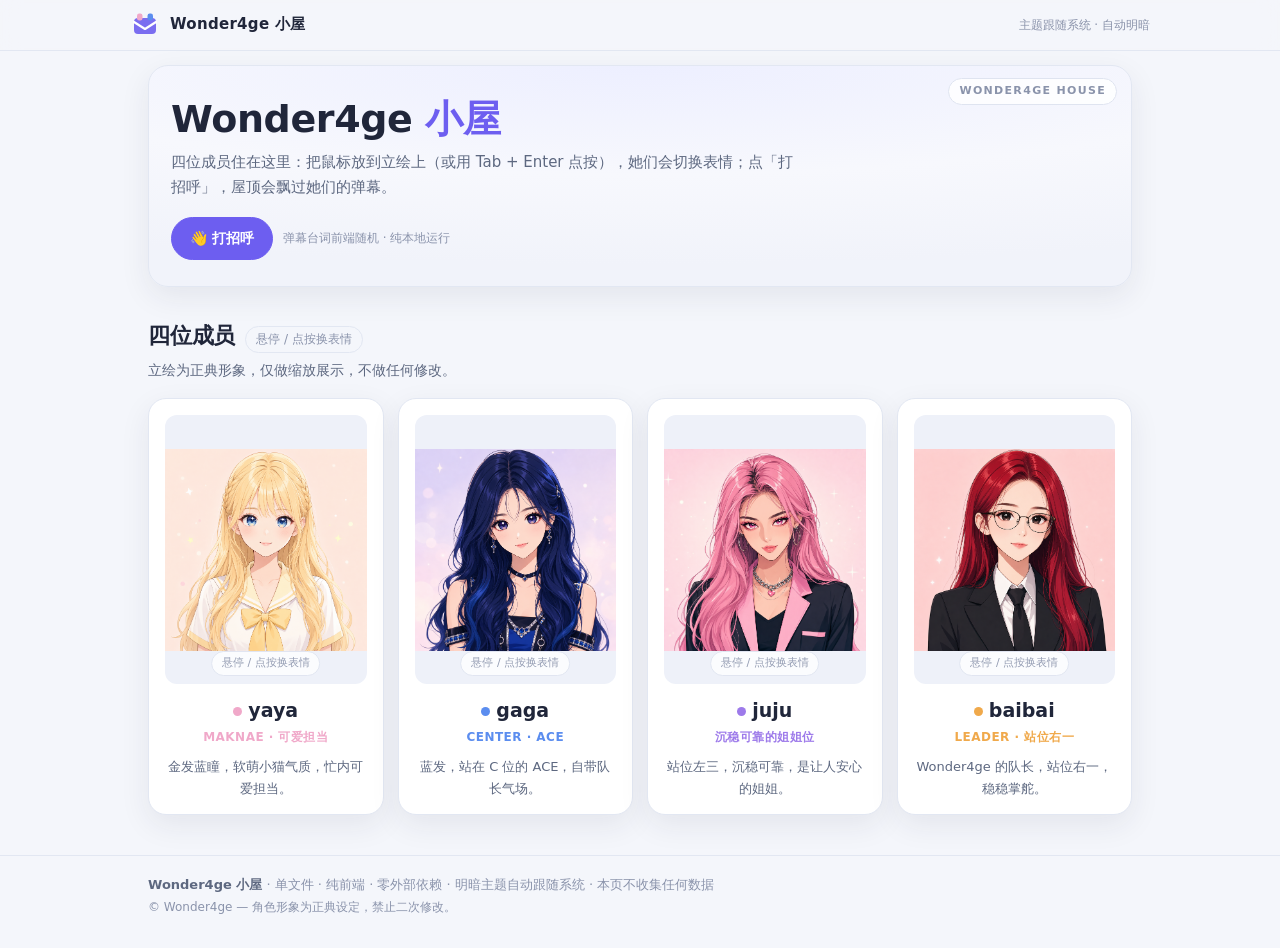
==== mascot.html @ 3c65d90f "init: OneWonder 知识中枢公开站（知识库主站 + Wonder4ge 小屋 + design 协作目录）" ====
<!DOCTYPE html>
<!--
  Wonder4ge 小屋 · 单文件、纯前端、零外部依赖
  图片部署假设：本文件与 mascot-assets/ 目录同级（图片相对路径 ./mascot-assets/*.png），
  部署时请把 mascot.html 与 mascot-assets/ 整体拷贝到同一目录。
  图片仅引用 mascot-assets/ 现有 8 张正典立绘（4 成员 × front/expr）及其派生裁切 mascot-assets/expr-crops/*.png，禁止修改图片本体。
-->
<html lang="zh-CN">
<head>
<meta charset="UTF-8">
<meta name="viewport" content="width=device-width, initial-scale=1, viewport-fit=cover">
<title>Wonder4ge 小屋 · 四位成员</title>
<meta name="description" content="Wonder4ge 小屋：四位成员 yaya、gaga、juju、baibai 的互动卡片。悬停换表情、打招呼弹幕。单文件、纯前端、零外部依赖。">
<link rel="icon" href="data:image/svg+xml,%3Csvg xmlns='http://www.w3.org/2000/svg' viewBox='0 0 30 30'%3E%3Crect x='4' y='8' width='22' height='16' rx='4' fill='%236d5ef0'/%3E%3Cpath d='M4 12l11 7 11-7' stroke='%23fff' stroke-width='2.2' fill='none'/%3E%3C/svg%3E">
<meta name="theme-color" media="(prefers-color-scheme: light)" content="#f4f6fb">
<meta name="theme-color" media="(prefers-color-scheme: dark)" content="#0c0f16">
<style>
  :root{
    --bg:#f4f6fb; --card:#ffffff; --ink:#20263a; --ink2:#5d6880; --ink3:#8a93ab;
    --line:#e2e7f2; --chip:#eef1f9; --chip-ink:#4a5570;
    --accent:#6d5ef0; --accent-ink:#ffffff;
    --dan-bg:rgba(255,255,255,.86); --dan-ink:#3a4360; --dan-line:#dfe4f0;
    --hero-bg:radial-gradient(120% 90% at 50% 0%, #edefff 0%, #f7f8fd 55%, #f1f3fa 100%);
    --topbar:rgba(244,246,251,.82);
    --shadow:0 10px 30px rgba(32,38,58,.08);
    --yaya:#f0a8c9; --gaga:#5b8def; --juju:#9d7aea; --baibai:#f0a94b;
  }
  @media (prefers-color-scheme: dark){
    :root{
      --bg:#0c0f16; --card:#141927; --ink:#e9ecf6; --ink2:#a3adc4; --ink3:#6f7a94;
      --line:#232b3f; --chip:#1a2133; --chip-ink:#b9c2da;
      --accent:#8d80ff; --accent-ink:#0c0f16;
      --dan-bg:rgba(24,30,46,.88); --dan-ink:#d6dcee; --dan-line:#2c3450;
      --hero-bg:radial-gradient(120% 90% at 50% 0%, #151b2e 0%, #0e1320 55%, #0b0e18 100%);
      --topbar:rgba(12,15,22,.8);
      --shadow:0 12px 32px rgba(0,0,0,.45);
    }
  }
  *{box-sizing:border-box;margin:0;padding:0}
  html{-webkit-text-size-adjust:100%}
  body{
    font-family:-apple-system,BlinkMacSystemFont,"Segoe UI","PingFang SC","Hiragino Sans GB","Microsoft YaHei",system-ui,sans-serif;
    background:var(--bg); color:var(--ink); line-height:1.7;
    overflow-x:hidden;
  }
  .wrap{max-width:1020px;margin:0 auto;padding:0 18px}
  a{color:var(--accent)}

  /* ---------- 顶栏 ---------- */
  .topbar{
    position:sticky;top:0;z-index:30;
    background:var(--topbar);
    -webkit-backdrop-filter:blur(10px);backdrop-filter:blur(10px);
    border-bottom:1px solid var(--line);
  }
  .topbar-in{display:flex;align-items:center;gap:10px;padding:10px 0}
  .logo{width:30px;height:30px;flex:0 0 auto}
  .topbar b{font-size:15px;letter-spacing:.02em}
  .topbar .sub{font-size:12px;color:var(--ink3);margin-left:auto;white-space:nowrap}
  @media (max-width:480px){ .topbar .sub{display:none} }

  /* ---------- 英雄区 + 弹幕层 ---------- */
  .hero{
    position:relative;margin-top:14px;border:1px solid var(--line);
    border-radius:20px;background:var(--hero-bg);overflow:hidden;
    padding:30px 22px 26px;box-shadow:var(--shadow);
  }
  .hero h1{font-size:clamp(26px,5.4vw,38px);letter-spacing:-.01em;line-height:1.25}
  .hero h1 .amp{color:var(--accent)}
  .hero .lede{color:var(--ink2);margin-top:6px;font-size:15px;max-width:42em}
  #danmaku{position:absolute;inset:0;overflow:hidden;pointer-events:none;z-index:3}
  .dan{
    position:absolute;left:100%;white-space:nowrap;max-width:78%;
    font-size:13px;font-weight:600;color:var(--dan-ink);
    background:var(--dan-bg);border:1px solid var(--dan-line);
    border-radius:999px;padding:3px 12px;
    will-change:transform,opacity;
  }
  .hero .badge{
    position:absolute;top:12px;right:14px;z-index:3;pointer-events:none;
    font-size:11px;font-weight:700;letter-spacing:.12em;color:var(--ink3);
    background:var(--dan-bg);border:1px solid var(--dan-line);border-radius:999px;
    padding:3px 10px;
  }
  .controls{display:flex;flex-wrap:wrap;gap:10px;align-items:center;margin-top:16px;position:relative;z-index:4}
  button{
    font:inherit;cursor:pointer;border-radius:999px;
    border:1px solid var(--line);background:var(--card);color:var(--ink);
    padding:9px 18px;font-size:14px;font-weight:600;
    transition:transform .12s ease, border-color .12s ease, background .12s ease, color .12s ease;
    touch-action:manipulation;
  }
  button:hover{border-color:var(--accent);color:var(--accent)}
  button:active{transform:scale(.96)}
  button:focus-visible{outline:2px solid var(--accent);outline-offset:2px}
  .btn-wave{background:var(--accent);border-color:var(--accent);color:var(--accent-ink)}
  .btn-wave:hover{filter:brightness(1.08);color:var(--accent-ink)}
  .ctrl-note{font-size:12px;color:var(--ink3)}

  /* ---------- 成员卡 ---------- */
  section.block{padding:30px 0 6px}
  .block-head{display:flex;align-items:baseline;gap:10px;flex-wrap:wrap}
  .block-head h2{font-size:22px;letter-spacing:-.01em}
  .block-head .tag{font-size:12px;color:var(--ink3);border:1px solid var(--line);border-radius:999px;padding:2px 10px}
  .block-desc{color:var(--ink2);font-size:14px;margin-top:4px}

  .cards{display:grid;grid-template-columns:repeat(4,1fr);gap:14px;margin-top:16px}
  @media (max-width:900px){ .cards{grid-template-columns:1fr 1fr} }
  @media (max-width:440px){ .cards{grid-template-columns:1fr} }
  .mcard{
    background:var(--card);border:1px solid var(--line);border-radius:18px;
    padding:16px 16px 14px;box-shadow:var(--shadow);
    cursor:pointer;text-align:center;
    transition:transform .15s ease, border-color .15s ease;
  }
  .mcard:hover,.mcard:focus-visible{transform:translateY(-4px);border-color:var(--member,var(--accent))}
  .mcard:focus-visible{outline:2px solid var(--member,var(--accent));outline-offset:2px}
  .picbox{
    position:relative;width:100%;aspect-ratio:3/4;overflow:hidden;
    border-radius:12px;background:var(--chip);
  }
  .picbox img{
    position:absolute;inset:0;width:100%;height:100%;object-fit:contain;
    transition:opacity .18s ease;
  }
  .picbox .expr-smile,.picbox .expr-surprised{opacity:0}
  .mcard.excited .picbox .expr-smile{opacity:1}
  .mcard.surprise .picbox .expr-surprised{opacity:1}
  .mcard.surprise .picbox .expr-smile{opacity:0}
  .mcard .hint{
    position:absolute;left:50%;bottom:8px;transform:translateX(-50%);
    font-size:11px;color:var(--ink3);background:var(--dan-bg);
    border:1px solid var(--dan-line);border-radius:999px;padding:2px 10px;
    white-space:nowrap;pointer-events:none;opacity:.9;transition:opacity .15s ease;
  }
  .mcard.excited .hint{opacity:0}
  .mcard h3{font-size:19px;margin-top:10px}
  .mcard h3 .dot{display:inline-block;width:9px;height:9px;border-radius:50%;background:var(--member);margin-right:6px;vertical-align:1px}
  .mcard .role{font-size:12px;font-weight:700;color:var(--member);margin-top:1px;letter-spacing:.04em}
  .mcard p{font-size:13px;color:var(--ink2);margin-top:8px}

  /* ---------- 页脚 ---------- */
  footer{margin:34px 0 0;border-top:1px solid var(--line);padding:18px 0 30px}
  footer .fin{font-size:13px;color:var(--ink3)}
  footer .fin b{color:var(--ink2)}
  footer .canon-note{font-size:12px;margin-top:4px}

  @media (prefers-reduced-motion: reduce){
    *{animation:none!important;transition:none!important}
  }
</style>
</head>
<body>

<header class="topbar">
  <div class="wrap topbar-in">
    <svg class="logo" viewBox="0 0 30 30" aria-hidden="true">
      <rect x="4" y="8" width="22" height="16" rx="4" fill="#6d5ef0" opacity=".9"/>
      <path d="M4 12l11 7 11-7" stroke="#fff" stroke-width="2.2" fill="none" stroke-linecap="round" stroke-linejoin="round"/>
      <rect x="7" y="3.5" width="5.5" height="7" rx="2.2" fill="#f0a8c9"/>
      <rect x="17.5" y="3.5" width="5.5" height="7" rx="2.2" fill="#5b8def"/>
    </svg>
    <b>Wonder4ge 小屋</b>
    <span class="sub">主题跟随系统 · 自动明暗</span>
  </div>
</header>

<main class="wrap">

  <!-- ============ 英雄区 + 弹幕 ============ -->
  <section class="hero" id="hero">
    <div id="danmaku" aria-hidden="true"></div>
    <span class="badge">WONDER4GE HOUSE</span>
    <h1>Wonder4ge <span class="amp">小屋</span></h1>
    <p class="lede">四位成员住在这里：把鼠标放到立绘上（或用 Tab + Enter 点按），她们会切换表情；点「打招呼」，屋顶会飘过她们的弹幕。</p>
    <div class="controls">
      <button type="button" class="btn-wave" id="btn-wave">👋 打招呼</button>
      <span class="ctrl-note">弹幕台词前端随机 · 纯本地运行</span>
    </div>
  </section>

  <!-- ============ 四位成员 ============ -->
  <section class="block" id="members">
    <div class="block-head">
      <h2>四位成员</h2><span class="tag">悬停 / 点按换表情</span>
    </div>
    <p class="block-desc">立绘为正典形象，仅做缩放展示，不做任何修改。</p>

    <div class="cards" id="cards">
      <article class="mcard" tabindex="0" role="button"
        data-name="yaya" data-color="#f0a8c9" style="--member:#f0a8c9"
        aria-label="yaya：金发蓝瞳、软萌小猫气质、忙内可爱担当。按 Enter 切换表情并打招呼">
        <div class="picbox">
          <img class="front" src="mascot-assets/yaya_2dcute_front.png" alt="yaya 正典立绘" loading="lazy" decoding="async" width="600" height="800">
          <img class="expr-smile" src="mascot-assets/expr-crops/yaya_smile.png" alt="" loading="lazy" decoding="async" aria-hidden="true" width="307" height="720">
          <img class="expr-surprised" src="mascot-assets/expr-crops/yaya_surprised.png" alt="" loading="lazy" decoding="async" aria-hidden="true" width="307" height="720">
          <span class="hint">悬停 / 点按换表情</span>
        </div>
        <h3><span class="dot"></span>yaya</h3>
        <p class="role">MAKNAE · 可爱担当</p>
        <p>金发蓝瞳，软萌小猫气质，忙内可爱担当。</p>
      </article>

      <article class="mcard" tabindex="0" role="button"
        data-name="gaga" data-color="#5b8def" style="--member:#5b8def"
        aria-label="gaga：蓝发，C 位与 ACE，队长气场。按 Enter 切换表情并打招呼">
        <div class="picbox">
          <img class="front" src="mascot-assets/gaga_2dcute_front.png" alt="gaga 正典立绘" loading="lazy" decoding="async" width="600" height="800">
          <img class="expr-smile" src="mascot-assets/expr-crops/gaga_smile.png" alt="" loading="lazy" decoding="async" aria-hidden="true" width="307" height="720">
          <img class="expr-surprised" src="mascot-assets/expr-crops/gaga_surprised.png" alt="" loading="lazy" decoding="async" aria-hidden="true" width="307" height="720">
          <span class="hint">悬停 / 点按换表情</span>
        </div>
        <h3><span class="dot"></span>gaga</h3>
        <p class="role">CENTER · ACE</p>
        <p>蓝发，站在 C 位的 ACE，自带队长气场。</p>
      </article>

      <article class="mcard" tabindex="0" role="button"
        data-name="juju" data-color="#9d7aea" style="--member:#9d7aea"
        aria-label="juju：站位左三，沉稳可靠的姐姐位。按 Enter 切换表情并打招呼">
        <div class="picbox">
          <img class="front" src="mascot-assets/juju_2dcute_front.png" alt="juju 正典立绘" loading="lazy" decoding="async" width="600" height="800">
          <img class="expr-smile" src="mascot-assets/expr-crops/juju_smile.png" alt="" loading="lazy" decoding="async" aria-hidden="true" width="307" height="720">
          <img class="expr-surprised" src="mascot-assets/expr-crops/juju_surprised.png" alt="" loading="lazy" decoding="async" aria-hidden="true" width="307" height="720">
          <span class="hint">悬停 / 点按换表情</span>
        </div>
        <h3><span class="dot"></span>juju</h3>
        <p class="role">沉稳可靠的姐姐位</p>
        <p>站位左三，沉稳可靠，是让人安心的姐姐。</p>
      </article>

      <article class="mcard" tabindex="0" role="button"
        data-name="baibai" data-color="#f0a94b" style="--member:#f0a94b"
        aria-label="baibai：队长，站位右一。按 Enter 切换表情并打招呼">
        <div class="picbox">
          <img class="front" src="mascot-assets/baibai_2dcute_front.png" alt="baibai 正典立绘" loading="lazy" decoding="async" width="600" height="800">
          <img class="expr-smile" src="mascot-assets/expr-crops/baibai_smile.png" alt="" loading="lazy" decoding="async" aria-hidden="true" width="307" height="720">
          <img class="expr-surprised" src="mascot-assets/expr-crops/baibai_surprised.png" alt="" loading="lazy" decoding="async" aria-hidden="true" width="307" height="720">
          <span class="hint">悬停 / 点按换表情</span>
        </div>
        <h3><span class="dot"></span>baibai</h3>
        <p class="role">LEADER · 站位右一</p>
        <p>Wonder4ge 的队长，站位右一，稳稳掌舵。</p>
      </article>
    </div>
  </section>

</main>

<footer>
  <div class="wrap fin">
    <b>Wonder4ge 小屋</b> · 单文件 · 纯前端 · 零外部依赖 · 明暗主题自动跟随系统 · 本页不收集任何数据<br>
    <span class="canon-note">© Wonder4ge — 角色形象为正典设定，禁止二次修改。</span>
  </div>
</footer>

<script>
(function(){
'use strict';

var RM = false;
try { RM = matchMedia('(prefers-reduced-motion: reduce)').matches; } catch(e){}
function rand(a,b){ return a + Math.random()*(b-a); }

/* ---------- 预置台词（公开口径） ---------- */
var LINES = {
  yaya: [
    '「呀哈！yaya 来啦～」',
    '「今天也想被夸夸，可以吗？」',
    '「喵呜……被发现偷偷打瞌睡了。」',
    '「忙内也是有实力的哦！」'
  ],
  gaga: [
    '「C 位在此，视线都给我。」——gaga',
    '「交给我就对了。」——gaga',
    '「队长气场，两米八。」——gaga',
    '「下一个舞台，也拿下。」——gaga'
  ],
  juju: [
    '「别急，慢慢来。」——juju',
    '「有我在，放心。」——juju',
    '「姐姐帮你们看着呢。」——juju',
    '「稳一点，再稳一点。」——juju'
  ],
  baibai: [
    '「集合！小屋要开工啦。」——baibai',
    '「队长先上，大家跟上。」——baibai',
    '「今天也全员平安，很好。」——baibai',
    '「站在最右边的人，负责收尾。」——baibai'
  ]
};
var ALL_NAMES = ['yaya','gaga','juju','baibai'];

/* ---------- 弹幕 ---------- */
var danBox = document.getElementById('danmaku');
var danCount = 0;
function pickLine(name){
  var arr = LINES[name] || [];
  return arr[Math.floor(Math.random()*arr.length)];
}
function spawnDan(text){
  if(!danBox) return;
  if(danBox.children.length >= 14) danBox.removeChild(danBox.firstChild);
  var el = document.createElement('span');
  el.className = 'dan';
  el.textContent = text;
  el.style.top = Math.round(rand(8, 62)) + '%';
  el.style.fontSize = rand(12, 14.5).toFixed(1) + 'px';
  danBox.appendChild(el);
  if(RM){
    el.style.left = '10px'; el.style.right = '10px';
    el.style.top = (danCount++ % 5) * 15 + 6 + '%';
    el.style.whiteSpace = 'normal';
    setTimeout(function(){ if(el.parentNode) el.parentNode.removeChild(el); }, 4200);
    return;
  }
  var w = danBox.clientWidth || 600;
  var dist = w + el.offsetWidth + 60;
  var dur = rand(7000, 10000);
  var anim = el.animate(
    [{ transform:'translateX(0)', opacity:.2 },
     { opacity:1, offset:.06 },
     { transform:'translateX(-' + dist + 'px)', opacity:1 }],
    { duration:dur, easing:'linear' });
  anim.onfinish = function(){ if(el.parentNode) el.parentNode.removeChild(el); };
  anim.oncancel = anim.onfinish;
}
function danBurst(n, name){
  for(var i=0;i<n;i++){
    (function(k){
      setTimeout(function(){
        var nm = name || ALL_NAMES[Math.floor(Math.random()*ALL_NAMES.length)];
        spawnDan(pickLine(nm));
      }, RM ? 0 : k*420);
    })(i);
  }
}

/* ---------- 成员卡交互：悬停=smile，点按=surprised 1.2s 后回落 ---------- */
var preloaded = false;
function preloadExpr(){
  if(preloaded) return;
  preloaded = true;
  document.querySelectorAll('.mcard .expr-smile, .mcard .expr-surprised').forEach(function(img){
    if(!img.complete) { var probe = new Image(); probe.src = img.getAttribute('src'); }
  });
}
var cards = Array.prototype.slice.call(document.querySelectorAll('.mcard'));
cards.forEach(function(card){
  var name = card.getAttribute('data-name');
  var surpriseTimer = null;
  /* excited = 悬停或键盘聚焦（显示 smile）；surprise = 点按瞬间，显示 surprised 并锁定 1.2s */
  var hovered = false, focused = false;
  function applyState(){
    if(card.classList.contains('surprise')) return; /* surprised 期间锁定 */
    card.classList.toggle('excited', hovered || focused);
  }
  function surprise(){
    preloadExpr();
    if(surpriseTimer) clearTimeout(surpriseTimer);
    card.classList.add('surprise');
    spawnDan(pickLine(name));
    surpriseTimer = setTimeout(function(){
      surpriseTimer = null;
      card.classList.remove('surprise');
      applyState(); /* 悬停中回 smile，否则回 front */
    }, 1200);
  }
  card.addEventListener('pointerenter', function(){
    preloadExpr();
    hovered = true; applyState();
  });
  card.addEventListener('pointerleave', function(){ hovered = false; applyState(); });
  card.addEventListener('focus', function(){ preloadExpr(); focused = true; applyState(); });
  card.addEventListener('blur', function(){ focused = false; applyState(); });
  card.addEventListener('click', surprise);
  card.addEventListener('keydown', function(e){
    if(e.key === 'Enter' || e.key === ' '){
      e.preventDefault();
      surprise();
    }
  });
});

/* ---------- 打招呼 ---------- */
document.getElementById('btn-wave').addEventListener('click', function(){
  danBurst(5);
  cards.forEach(function(c){ c.classList.remove('excited'); c.classList.remove('surprise'); });
});

/* ---------- 入场弹幕 ---------- */
setTimeout(function(){ if(!document.hidden) danBurst(3); }, 600);
if(!RM){
  setInterval(function(){
    if(!document.hidden && danBox.children.length < 6) spawnDan(pickLine(ALL_NAMES[Math.floor(Math.random()*4)]));
  }, 9500);
}

})();
</script>
</body>
</html>
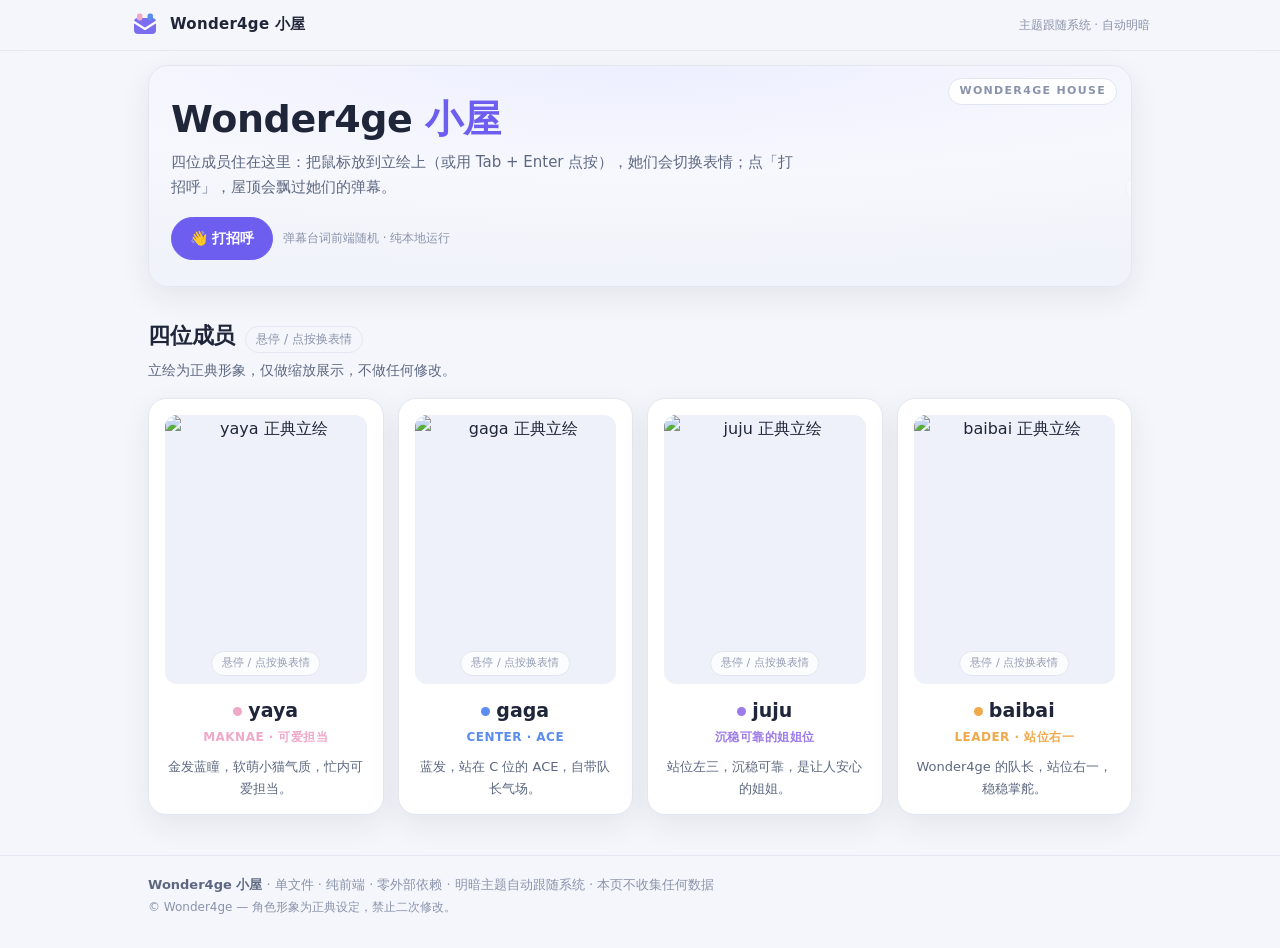
==== commit 2404674f: "feat: 吉祥物页图片引用切换至 cdn.onewonder.co.jp（media/mascot/）" ====
--- a/mascot.html
+++ b/mascot.html
@@ -1,9 +1,9 @@
 <!DOCTYPE html>
 <!--
-  Wonder4ge 小屋 · 单文件、纯前端、零外部依赖
-  图片部署假设：本文件与 mascot-assets/ 目录同级（图片相对路径 ./mascot-assets/*.png），
-  部署时请把 mascot.html 与 mascot-assets/ 整体拷贝到同一目录。
-  图片仅引用 mascot-assets/ 现有 8 张正典立绘（4 成员 × front/expr）及其派生裁切 mascot-assets/expr-crops/*.png，禁止修改图片本体。
+  Wonder4ge 小屋 · 单文件、纯前端
+  图片来源：OneWonder CDN（https://cdn.onewonder.co.jp/media/mascot/），
+  含 4 张正典立绘 front + 8 张派生表情裁切（expr-crops/）。
+  正典纪律：禁止 AI 重绘/改色，只许缩放展示。
 -->
 <html lang="zh-CN">
 <head>
@@ -191,9 +191,9 @@
         data-name="yaya" data-color="#f0a8c9" style="--member:#f0a8c9"
         aria-label="yaya：金发蓝瞳、软萌小猫气质、忙内可爱担当。按 Enter 切换表情并打招呼">
         <div class="picbox">
-          <img class="front" src="mascot-assets/yaya_2dcute_front.png" alt="yaya 正典立绘" loading="lazy" decoding="async" width="600" height="800">
-          <img class="expr-smile" src="mascot-assets/expr-crops/yaya_smile.png" alt="" loading="lazy" decoding="async" aria-hidden="true" width="307" height="720">
-          <img class="expr-surprised" src="mascot-assets/expr-crops/yaya_surprised.png" alt="" loading="lazy" decoding="async" aria-hidden="true" width="307" height="720">
+          <img class="front" src="https://cdn.onewonder.co.jp/media/mascot/yaya_2dcute_front.png" alt="yaya 正典立绘" loading="lazy" decoding="async" width="600" height="800">
+          <img class="expr-smile" src="https://cdn.onewonder.co.jp/media/mascot/expr-crops/yaya_smile.png" alt="" loading="lazy" decoding="async" aria-hidden="true" width="307" height="720">
+          <img class="expr-surprised" src="https://cdn.onewonder.co.jp/media/mascot/expr-crops/yaya_surprised.png" alt="" loading="lazy" decoding="async" aria-hidden="true" width="307" height="720">
           <span class="hint">悬停 / 点按换表情</span>
         </div>
         <h3><span class="dot"></span>yaya</h3>
@@ -205,9 +205,9 @@
         data-name="gaga" data-color="#5b8def" style="--member:#5b8def"
         aria-label="gaga：蓝发，C 位与 ACE，队长气场。按 Enter 切换表情并打招呼">
         <div class="picbox">
-          <img class="front" src="mascot-assets/gaga_2dcute_front.png" alt="gaga 正典立绘" loading="lazy" decoding="async" width="600" height="800">
-          <img class="expr-smile" src="mascot-assets/expr-crops/gaga_smile.png" alt="" loading="lazy" decoding="async" aria-hidden="true" width="307" height="720">
-          <img class="expr-surprised" src="mascot-assets/expr-crops/gaga_surprised.png" alt="" loading="lazy" decoding="async" aria-hidden="true" width="307" height="720">
+          <img class="front" src="https://cdn.onewonder.co.jp/media/mascot/gaga_2dcute_front.png" alt="gaga 正典立绘" loading="lazy" decoding="async" width="600" height="800">
+          <img class="expr-smile" src="https://cdn.onewonder.co.jp/media/mascot/expr-crops/gaga_smile.png" alt="" loading="lazy" decoding="async" aria-hidden="true" width="307" height="720">
+          <img class="expr-surprised" src="https://cdn.onewonder.co.jp/media/mascot/expr-crops/gaga_surprised.png" alt="" loading="lazy" decoding="async" aria-hidden="true" width="307" height="720">
           <span class="hint">悬停 / 点按换表情</span>
         </div>
         <h3><span class="dot"></span>gaga</h3>
@@ -219,9 +219,9 @@
         data-name="juju" data-color="#9d7aea" style="--member:#9d7aea"
         aria-label="juju：站位左三，沉稳可靠的姐姐位。按 Enter 切换表情并打招呼">
         <div class="picbox">
-          <img class="front" src="mascot-assets/juju_2dcute_front.png" alt="juju 正典立绘" loading="lazy" decoding="async" width="600" height="800">
-          <img class="expr-smile" src="mascot-assets/expr-crops/juju_smile.png" alt="" loading="lazy" decoding="async" aria-hidden="true" width="307" height="720">
-          <img class="expr-surprised" src="mascot-assets/expr-crops/juju_surprised.png" alt="" loading="lazy" decoding="async" aria-hidden="true" width="307" height="720">
+          <img class="front" src="https://cdn.onewonder.co.jp/media/mascot/juju_2dcute_front.png" alt="juju 正典立绘" loading="lazy" decoding="async" width="600" height="800">
+          <img class="expr-smile" src="https://cdn.onewonder.co.jp/media/mascot/expr-crops/juju_smile.png" alt="" loading="lazy" decoding="async" aria-hidden="true" width="307" height="720">
+          <img class="expr-surprised" src="https://cdn.onewonder.co.jp/media/mascot/expr-crops/juju_surprised.png" alt="" loading="lazy" decoding="async" aria-hidden="true" width="307" height="720">
           <span class="hint">悬停 / 点按换表情</span>
         </div>
         <h3><span class="dot"></span>juju</h3>
@@ -233,9 +233,9 @@
         data-name="baibai" data-color="#f0a94b" style="--member:#f0a94b"
         aria-label="baibai：队长，站位右一。按 Enter 切换表情并打招呼">
         <div class="picbox">
-          <img class="front" src="mascot-assets/baibai_2dcute_front.png" alt="baibai 正典立绘" loading="lazy" decoding="async" width="600" height="800">
-          <img class="expr-smile" src="mascot-assets/expr-crops/baibai_smile.png" alt="" loading="lazy" decoding="async" aria-hidden="true" width="307" height="720">
-          <img class="expr-surprised" src="mascot-assets/expr-crops/baibai_surprised.png" alt="" loading="lazy" decoding="async" aria-hidden="true" width="307" height="720">
+          <img class="front" src="https://cdn.onewonder.co.jp/media/mascot/baibai_2dcute_front.png" alt="baibai 正典立绘" loading="lazy" decoding="async" width="600" height="800">
+          <img class="expr-smile" src="https://cdn.onewonder.co.jp/media/mascot/expr-crops/baibai_smile.png" alt="" loading="lazy" decoding="async" aria-hidden="true" width="307" height="720">
+          <img class="expr-surprised" src="https://cdn.onewonder.co.jp/media/mascot/expr-crops/baibai_surprised.png" alt="" loading="lazy" decoding="async" aria-hidden="true" width="307" height="720">
           <span class="hint">悬停 / 点按换表情</span>
         </div>
         <h3><span class="dot"></span>baibai</h3>
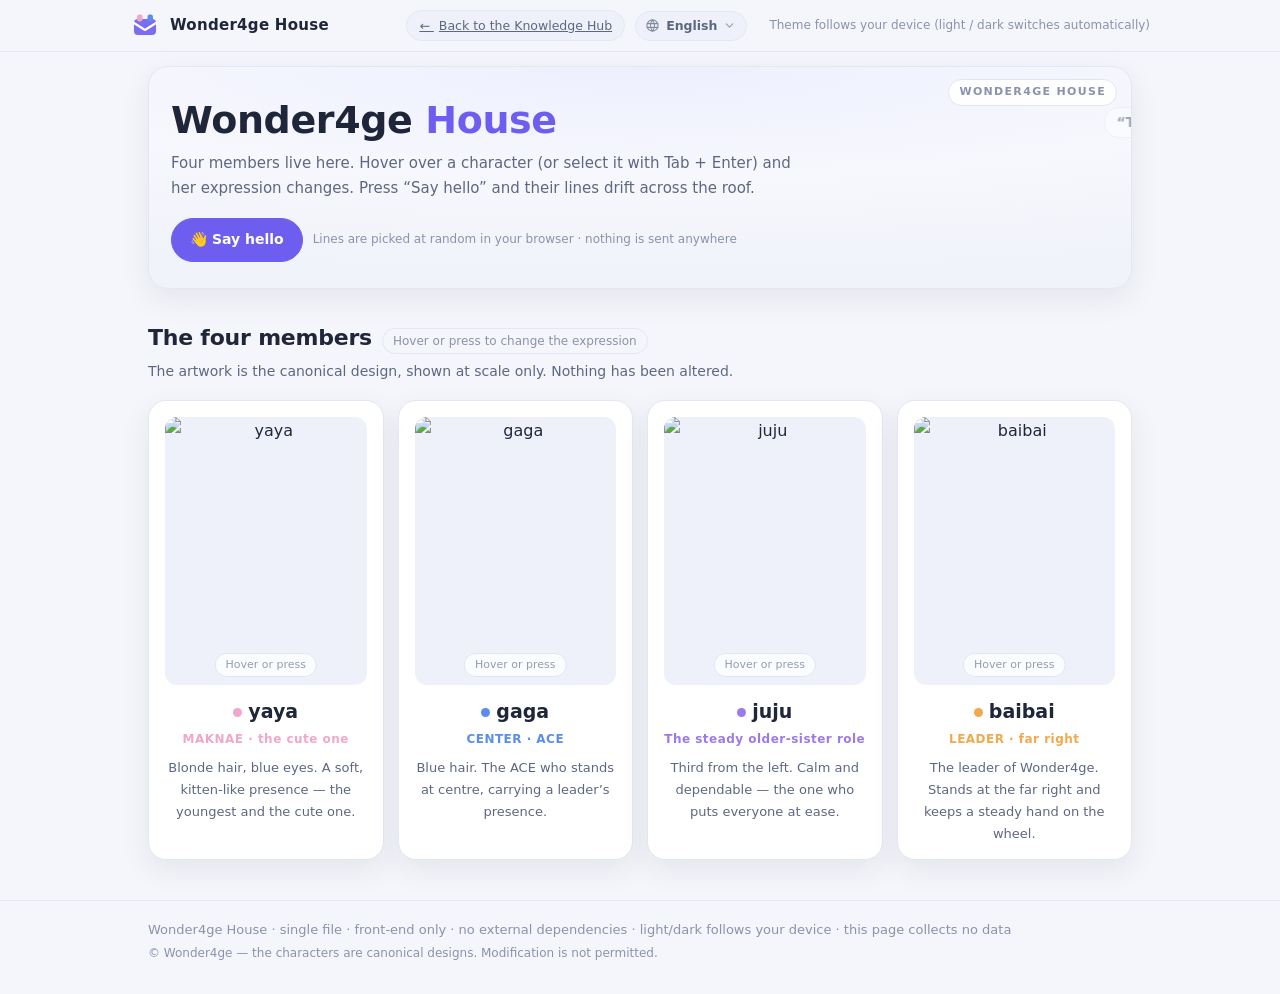
==== commit d50afec6: "公式画面改善（多言語・検索結果画面・データ堅牢化・印刷対応）" ====
--- a/mascot.html
+++ b/mascot.html
@@ -1,402 +1,793 @@
-<!DOCTYPE html>
-<!--
-  Wonder4ge 小屋 · 单文件、纯前端
-  图片来源：OneWonder CDN（https://cdn.onewonder.co.jp/media/mascot/），
-  含 4 张正典立绘 front + 8 张派生表情裁切（expr-crops/）。
-  正典纪律：禁止 AI 重绘/改色，只许缩放展示。
--->
-<html lang="zh-CN">
-<head>
-<meta charset="UTF-8">
-<meta name="viewport" content="width=device-width, initial-scale=1, viewport-fit=cover">
-<title>Wonder4ge 小屋 · 四位成员</title>
-<meta name="description" content="Wonder4ge 小屋：四位成员 yaya、gaga、juju、baibai 的互动卡片。悬停换表情、打招呼弹幕。单文件、纯前端、零外部依赖。">
-<link rel="icon" href="data:image/svg+xml,%3Csvg xmlns='http://www.w3.org/2000/svg' viewBox='0 0 30 30'%3E%3Crect x='4' y='8' width='22' height='16' rx='4' fill='%236d5ef0'/%3E%3Cpath d='M4 12l11 7 11-7' stroke='%23fff' stroke-width='2.2' fill='none'/%3E%3C/svg%3E">
-<meta name="theme-color" media="(prefers-color-scheme: light)" content="#f4f6fb">
-<meta name="theme-color" media="(prefers-color-scheme: dark)" content="#0c0f16">
-<style>
-  :root{
-    --bg:#f4f6fb; --card:#ffffff; --ink:#20263a; --ink2:#5d6880; --ink3:#8a93ab;
-    --line:#e2e7f2; --chip:#eef1f9; --chip-ink:#4a5570;
-    --accent:#6d5ef0; --accent-ink:#ffffff;
-    --dan-bg:rgba(255,255,255,.86); --dan-ink:#3a4360; --dan-line:#dfe4f0;
-    --hero-bg:radial-gradient(120% 90% at 50% 0%, #edefff 0%, #f7f8fd 55%, #f1f3fa 100%);
-    --topbar:rgba(244,246,251,.82);
-    --shadow:0 10px 30px rgba(32,38,58,.08);
-    --yaya:#f0a8c9; --gaga:#5b8def; --juju:#9d7aea; --baibai:#f0a94b;
-  }
-  @media (prefers-color-scheme: dark){
-    :root{
-      --bg:#0c0f16; --card:#141927; --ink:#e9ecf6; --ink2:#a3adc4; --ink3:#6f7a94;
-      --line:#232b3f; --chip:#1a2133; --chip-ink:#b9c2da;
-      --accent:#8d80ff; --accent-ink:#0c0f16;
-      --dan-bg:rgba(24,30,46,.88); --dan-ink:#d6dcee; --dan-line:#2c3450;
-      --hero-bg:radial-gradient(120% 90% at 50% 0%, #151b2e 0%, #0e1320 55%, #0b0e18 100%);
-      --topbar:rgba(12,15,22,.8);
-      --shadow:0 12px 32px rgba(0,0,0,.45);
-    }
-  }
-  *{box-sizing:border-box;margin:0;padding:0}
-  html{-webkit-text-size-adjust:100%}
-  body{
-    font-family:-apple-system,BlinkMacSystemFont,"Segoe UI","PingFang SC","Hiragino Sans GB","Microsoft YaHei",system-ui,sans-serif;
-    background:var(--bg); color:var(--ink); line-height:1.7;
-    overflow-x:hidden;
-  }
-  .wrap{max-width:1020px;margin:0 auto;padding:0 18px}
-  a{color:var(--accent)}
-
-  /* ---------- 顶栏 ---------- */
-  .topbar{
-    position:sticky;top:0;z-index:30;
-    background:var(--topbar);
-    -webkit-backdrop-filter:blur(10px);backdrop-filter:blur(10px);
-    border-bottom:1px solid var(--line);
-  }
-  .topbar-in{display:flex;align-items:center;gap:10px;padding:10px 0}
-  .logo{width:30px;height:30px;flex:0 0 auto}
-  .topbar b{font-size:15px;letter-spacing:.02em}
-  .topbar .sub{font-size:12px;color:var(--ink3);margin-left:auto;white-space:nowrap}
-  @media (max-width:480px){ .topbar .sub{display:none} }
-
-  /* ---------- 英雄区 + 弹幕层 ---------- */
-  .hero{
-    position:relative;margin-top:14px;border:1px solid var(--line);
-    border-radius:20px;background:var(--hero-bg);overflow:hidden;
-    padding:30px 22px 26px;box-shadow:var(--shadow);
-  }
-  .hero h1{font-size:clamp(26px,5.4vw,38px);letter-spacing:-.01em;line-height:1.25}
-  .hero h1 .amp{color:var(--accent)}
-  .hero .lede{color:var(--ink2);margin-top:6px;font-size:15px;max-width:42em}
-  #danmaku{position:absolute;inset:0;overflow:hidden;pointer-events:none;z-index:3}
-  .dan{
-    position:absolute;left:100%;white-space:nowrap;max-width:78%;
-    font-size:13px;font-weight:600;color:var(--dan-ink);
-    background:var(--dan-bg);border:1px solid var(--dan-line);
-    border-radius:999px;padding:3px 12px;
-    will-change:transform,opacity;
-  }
-  .hero .badge{
-    position:absolute;top:12px;right:14px;z-index:3;pointer-events:none;
-    font-size:11px;font-weight:700;letter-spacing:.12em;color:var(--ink3);
-    background:var(--dan-bg);border:1px solid var(--dan-line);border-radius:999px;
-    padding:3px 10px;
-  }
-  .controls{display:flex;flex-wrap:wrap;gap:10px;align-items:center;margin-top:16px;position:relative;z-index:4}
-  button{
-    font:inherit;cursor:pointer;border-radius:999px;
-    border:1px solid var(--line);background:var(--card);color:var(--ink);
-    padding:9px 18px;font-size:14px;font-weight:600;
-    transition:transform .12s ease, border-color .12s ease, background .12s ease, color .12s ease;
-    touch-action:manipulation;
-  }
-  button:hover{border-color:var(--accent);color:var(--accent)}
-  button:active{transform:scale(.96)}
-  button:focus-visible{outline:2px solid var(--accent);outline-offset:2px}
-  .btn-wave{background:var(--accent);border-color:var(--accent);color:var(--accent-ink)}
-  .btn-wave:hover{filter:brightness(1.08);color:var(--accent-ink)}
-  .ctrl-note{font-size:12px;color:var(--ink3)}
-
-  /* ---------- 成员卡 ---------- */
-  section.block{padding:30px 0 6px}
-  .block-head{display:flex;align-items:baseline;gap:10px;flex-wrap:wrap}
-  .block-head h2{font-size:22px;letter-spacing:-.01em}
-  .block-head .tag{font-size:12px;color:var(--ink3);border:1px solid var(--line);border-radius:999px;padding:2px 10px}
-  .block-desc{color:var(--ink2);font-size:14px;margin-top:4px}
-
-  .cards{display:grid;grid-template-columns:repeat(4,1fr);gap:14px;margin-top:16px}
-  @media (max-width:900px){ .cards{grid-template-columns:1fr 1fr} }
-  @media (max-width:440px){ .cards{grid-template-columns:1fr} }
-  .mcard{
-    background:var(--card);border:1px solid var(--line);border-radius:18px;
-    padding:16px 16px 14px;box-shadow:var(--shadow);
-    cursor:pointer;text-align:center;
-    transition:transform .15s ease, border-color .15s ease;
-  }
-  .mcard:hover,.mcard:focus-visible{transform:translateY(-4px);border-color:var(--member,var(--accent))}
-  .mcard:focus-visible{outline:2px solid var(--member,var(--accent));outline-offset:2px}
-  .picbox{
-    position:relative;width:100%;aspect-ratio:3/4;overflow:hidden;
-    border-radius:12px;background:var(--chip);
-  }
-  .picbox img{
-    position:absolute;inset:0;width:100%;height:100%;object-fit:contain;
-    transition:opacity .18s ease;
-  }
-  .picbox .expr-smile,.picbox .expr-surprised{opacity:0}
-  .mcard.excited .picbox .expr-smile{opacity:1}
-  .mcard.surprise .picbox .expr-surprised{opacity:1}
-  .mcard.surprise .picbox .expr-smile{opacity:0}
-  .mcard .hint{
-    position:absolute;left:50%;bottom:8px;transform:translateX(-50%);
-    font-size:11px;color:var(--ink3);background:var(--dan-bg);
-    border:1px solid var(--dan-line);border-radius:999px;padding:2px 10px;
-    white-space:nowrap;pointer-events:none;opacity:.9;transition:opacity .15s ease;
-  }
-  .mcard.excited .hint{opacity:0}
-  .mcard h3{font-size:19px;margin-top:10px}
-  .mcard h3 .dot{display:inline-block;width:9px;height:9px;border-radius:50%;background:var(--member);margin-right:6px;vertical-align:1px}
-  .mcard .role{font-size:12px;font-weight:700;color:var(--member);margin-top:1px;letter-spacing:.04em}
-  .mcard p{font-size:13px;color:var(--ink2);margin-top:8px}
-
-  /* ---------- 页脚 ---------- */
-  footer{margin:34px 0 0;border-top:1px solid var(--line);padding:18px 0 30px}
-  footer .fin{font-size:13px;color:var(--ink3)}
-  footer .fin b{color:var(--ink2)}
-  footer .canon-note{font-size:12px;margin-top:4px}
-
-  @media (prefers-reduced-motion: reduce){
-    *{animation:none!important;transition:none!important}
-  }
-</style>
-</head>
-<body>
-
-<header class="topbar">
-  <div class="wrap topbar-in">
-    <svg class="logo" viewBox="0 0 30 30" aria-hidden="true">
-      <rect x="4" y="8" width="22" height="16" rx="4" fill="#6d5ef0" opacity=".9"/>
-      <path d="M4 12l11 7 11-7" stroke="#fff" stroke-width="2.2" fill="none" stroke-linecap="round" stroke-linejoin="round"/>
-      <rect x="7" y="3.5" width="5.5" height="7" rx="2.2" fill="#f0a8c9"/>
-      <rect x="17.5" y="3.5" width="5.5" height="7" rx="2.2" fill="#5b8def"/>
-    </svg>
-    <b>Wonder4ge 小屋</b>
-    <span class="sub">主题跟随系统 · 自动明暗</span>
-  </div>
-</header>
-
-<main class="wrap">
-
-  <!-- ============ 英雄区 + 弹幕 ============ -->
-  <section class="hero" id="hero">
-    <div id="danmaku" aria-hidden="true"></div>
-    <span class="badge">WONDER4GE HOUSE</span>
-    <h1>Wonder4ge <span class="amp">小屋</span></h1>
-    <p class="lede">四位成员住在这里：把鼠标放到立绘上（或用 Tab + Enter 点按），她们会切换表情；点「打招呼」，屋顶会飘过她们的弹幕。</p>
-    <div class="controls">
-      <button type="button" class="btn-wave" id="btn-wave">👋 打招呼</button>
-      <span class="ctrl-note">弹幕台词前端随机 · 纯本地运行</span>
-    </div>
-  </section>
-
-  <!-- ============ 四位成员 ============ -->
-  <section class="block" id="members">
-    <div class="block-head">
-      <h2>四位成员</h2><span class="tag">悬停 / 点按换表情</span>
-    </div>
-    <p class="block-desc">立绘为正典形象，仅做缩放展示，不做任何修改。</p>
-
-    <div class="cards" id="cards">
-      <article class="mcard" tabindex="0" role="button"
-        data-name="yaya" data-color="#f0a8c9" style="--member:#f0a8c9"
-        aria-label="yaya：金发蓝瞳、软萌小猫气质、忙内可爱担当。按 Enter 切换表情并打招呼">
-        <div class="picbox">
-          <img class="front" src="https://cdn.onewonder.co.jp/media/mascot/yaya_2dcute_front.png" alt="yaya 正典立绘" loading="lazy" decoding="async" width="600" height="800">
-          <img class="expr-smile" src="https://cdn.onewonder.co.jp/media/mascot/expr-crops/yaya_smile.png" alt="" loading="lazy" decoding="async" aria-hidden="true" width="307" height="720">
-          <img class="expr-surprised" src="https://cdn.onewonder.co.jp/media/mascot/expr-crops/yaya_surprised.png" alt="" loading="lazy" decoding="async" aria-hidden="true" width="307" height="720">
-          <span class="hint">悬停 / 点按换表情</span>
-        </div>
-        <h3><span class="dot"></span>yaya</h3>
-        <p class="role">MAKNAE · 可爱担当</p>
-        <p>金发蓝瞳，软萌小猫气质，忙内可爱担当。</p>
-      </article>
-
-      <article class="mcard" tabindex="0" role="button"
-        data-name="gaga" data-color="#5b8def" style="--member:#5b8def"
-        aria-label="gaga：蓝发，C 位与 ACE，队长气场。按 Enter 切换表情并打招呼">
-        <div class="picbox">
-          <img class="front" src="https://cdn.onewonder.co.jp/media/mascot/gaga_2dcute_front.png" alt="gaga 正典立绘" loading="lazy" decoding="async" width="600" height="800">
-          <img class="expr-smile" src="https://cdn.onewonder.co.jp/media/mascot/expr-crops/gaga_smile.png" alt="" loading="lazy" decoding="async" aria-hidden="true" width="307" height="720">
-          <img class="expr-surprised" src="https://cdn.onewonder.co.jp/media/mascot/expr-crops/gaga_surprised.png" alt="" loading="lazy" decoding="async" aria-hidden="true" width="307" height="720">
-          <span class="hint">悬停 / 点按换表情</span>
-        </div>
-        <h3><span class="dot"></span>gaga</h3>
-        <p class="role">CENTER · ACE</p>
-        <p>蓝发，站在 C 位的 ACE，自带队长气场。</p>
-      </article>
-
-      <article class="mcard" tabindex="0" role="button"
-        data-name="juju" data-color="#9d7aea" style="--member:#9d7aea"
-        aria-label="juju：站位左三，沉稳可靠的姐姐位。按 Enter 切换表情并打招呼">
-        <div class="picbox">
-          <img class="front" src="https://cdn.onewonder.co.jp/media/mascot/juju_2dcute_front.png" alt="juju 正典立绘" loading="lazy" decoding="async" width="600" height="800">
-          <img class="expr-smile" src="https://cdn.onewonder.co.jp/media/mascot/expr-crops/juju_smile.png" alt="" loading="lazy" decoding="async" aria-hidden="true" width="307" height="720">
-          <img class="expr-surprised" src="https://cdn.onewonder.co.jp/media/mascot/expr-crops/juju_surprised.png" alt="" loading="lazy" decoding="async" aria-hidden="true" width="307" height="720">
-          <span class="hint">悬停 / 点按换表情</span>
-        </div>
-        <h3><span class="dot"></span>juju</h3>
-        <p class="role">沉稳可靠的姐姐位</p>
-        <p>站位左三，沉稳可靠，是让人安心的姐姐。</p>
-      </article>
-
-      <article class="mcard" tabindex="0" role="button"
-        data-name="baibai" data-color="#f0a94b" style="--member:#f0a94b"
-        aria-label="baibai：队长，站位右一。按 Enter 切换表情并打招呼">
-        <div class="picbox">
-          <img class="front" src="https://cdn.onewonder.co.jp/media/mascot/baibai_2dcute_front.png" alt="baibai 正典立绘" loading="lazy" decoding="async" width="600" height="800">
-          <img class="expr-smile" src="https://cdn.onewonder.co.jp/media/mascot/expr-crops/baibai_smile.png" alt="" loading="lazy" decoding="async" aria-hidden="true" width="307" height="720">
-          <img class="expr-surprised" src="https://cdn.onewonder.co.jp/media/mascot/expr-crops/baibai_surprised.png" alt="" loading="lazy" decoding="async" aria-hidden="true" width="307" height="720">
-          <span class="hint">悬停 / 点按换表情</span>
-        </div>
-        <h3><span class="dot"></span>baibai</h3>
-        <p class="role">LEADER · 站位右一</p>
-        <p>Wonder4ge 的队长，站位右一，稳稳掌舵。</p>
-      </article>
-    </div>
-  </section>
-
-</main>
-
-<footer>
-  <div class="wrap fin">
-    <b>Wonder4ge 小屋</b> · 单文件 · 纯前端 · 零外部依赖 · 明暗主题自动跟随系统 · 本页不收集任何数据<br>
-    <span class="canon-note">© Wonder4ge — 角色形象为正典设定，禁止二次修改。</span>
-  </div>
-</footer>
-
-<script>
-(function(){
-'use strict';
-
-var RM = false;
-try { RM = matchMedia('(prefers-reduced-motion: reduce)').matches; } catch(e){}
-function rand(a,b){ return a + Math.random()*(b-a); }
-
-/* ---------- 预置台词（公开口径） ---------- */
-var LINES = {
-  yaya: [
-    '「呀哈！yaya 来啦～」',
-    '「今天也想被夸夸，可以吗？」',
-    '「喵呜……被发现偷偷打瞌睡了。」',
-    '「忙内也是有实力的哦！」'
-  ],
-  gaga: [
-    '「C 位在此，视线都给我。」——gaga',
-    '「交给我就对了。」——gaga',
-    '「队长气场，两米八。」——gaga',
-    '「下一个舞台，也拿下。」——gaga'
-  ],
-  juju: [
-    '「别急，慢慢来。」——juju',
-    '「有我在，放心。」——juju',
-    '「姐姐帮你们看着呢。」——juju',
-    '「稳一点，再稳一点。」——juju'
-  ],
-  baibai: [
-    '「集合！小屋要开工啦。」——baibai',
-    '「队长先上，大家跟上。」——baibai',
-    '「今天也全员平安，很好。」——baibai',
-    '「站在最右边的人，负责收尾。」——baibai'
-  ]
-};
-var ALL_NAMES = ['yaya','gaga','juju','baibai'];
-
-/* ---------- 弹幕 ---------- */
-var danBox = document.getElementById('danmaku');
-var danCount = 0;
-function pickLine(name){
-  var arr = LINES[name] || [];
-  return arr[Math.floor(Math.random()*arr.length)];
-}
-function spawnDan(text){
-  if(!danBox) return;
-  if(danBox.children.length >= 14) danBox.removeChild(danBox.firstChild);
-  var el = document.createElement('span');
-  el.className = 'dan';
-  el.textContent = text;
-  el.style.top = Math.round(rand(8, 62)) + '%';
-  el.style.fontSize = rand(12, 14.5).toFixed(1) + 'px';
-  danBox.appendChild(el);
-  if(RM){
-    el.style.left = '10px'; el.style.right = '10px';
-    el.style.top = (danCount++ % 5) * 15 + 6 + '%';
-    el.style.whiteSpace = 'normal';
-    setTimeout(function(){ if(el.parentNode) el.parentNode.removeChild(el); }, 4200);
-    return;
-  }
-  var w = danBox.clientWidth || 600;
-  var dist = w + el.offsetWidth + 60;
-  var dur = rand(7000, 10000);
-  var anim = el.animate(
-    [{ transform:'translateX(0)', opacity:.2 },
-     { opacity:1, offset:.06 },
-     { transform:'translateX(-' + dist + 'px)', opacity:1 }],
-    { duration:dur, easing:'linear' });
-  anim.onfinish = function(){ if(el.parentNode) el.parentNode.removeChild(el); };
-  anim.oncancel = anim.onfinish;
-}
-function danBurst(n, name){
-  for(var i=0;i<n;i++){
-    (function(k){
-      setTimeout(function(){
-        var nm = name || ALL_NAMES[Math.floor(Math.random()*ALL_NAMES.length)];
-        spawnDan(pickLine(nm));
-      }, RM ? 0 : k*420);
-    })(i);
-  }
-}
-
-/* ---------- 成员卡交互：悬停=smile，点按=surprised 1.2s 后回落 ---------- */
-var preloaded = false;
-function preloadExpr(){
-  if(preloaded) return;
-  preloaded = true;
-  document.querySelectorAll('.mcard .expr-smile, .mcard .expr-surprised').forEach(function(img){
-    if(!img.complete) { var probe = new Image(); probe.src = img.getAttribute('src'); }
-  });
-}
-var cards = Array.prototype.slice.call(document.querySelectorAll('.mcard'));
-cards.forEach(function(card){
-  var name = card.getAttribute('data-name');
-  var surpriseTimer = null;
-  /* excited = 悬停或键盘聚焦（显示 smile）；surprise = 点按瞬间，显示 surprised 并锁定 1.2s */
-  var hovered = false, focused = false;
-  function applyState(){
-    if(card.classList.contains('surprise')) return; /* surprised 期间锁定 */
-    card.classList.toggle('excited', hovered || focused);
-  }
-  function surprise(){
-    preloadExpr();
-    if(surpriseTimer) clearTimeout(surpriseTimer);
-    card.classList.add('surprise');
-    spawnDan(pickLine(name));
-    surpriseTimer = setTimeout(function(){
-      surpriseTimer = null;
-      card.classList.remove('surprise');
-      applyState(); /* 悬停中回 smile，否则回 front */
-    }, 1200);
-  }
-  card.addEventListener('pointerenter', function(){
-    preloadExpr();
-    hovered = true; applyState();
-  });
-  card.addEventListener('pointerleave', function(){ hovered = false; applyState(); });
-  card.addEventListener('focus', function(){ preloadExpr(); focused = true; applyState(); });
-  card.addEventListener('blur', function(){ focused = false; applyState(); });
-  card.addEventListener('click', surprise);
-  card.addEventListener('keydown', function(e){
-    if(e.key === 'Enter' || e.key === ' '){
-      e.preventDefault();
-      surprise();
-    }
-  });
-});
-
-/* ---------- 打招呼 ---------- */
-document.getElementById('btn-wave').addEventListener('click', function(){
-  danBurst(5);
-  cards.forEach(function(c){ c.classList.remove('excited'); c.classList.remove('surprise'); });
-});
-
-/* ---------- 入场弹幕 ---------- */
-setTimeout(function(){ if(!document.hidden) danBurst(3); }, 600);
-if(!RM){
-  setInterval(function(){
-    if(!document.hidden && danBox.children.length < 6) spawnDan(pickLine(ALL_NAMES[Math.floor(Math.random()*4)]));
-  }, 9500);
-}
-
-})();
-</script>
-</body>
-</html>
+<!DOCTYPE html>
+<!--
+  Wonder4ge 小屋 · 单文件、纯前端
+  图片来源：OneWonder CDN（https://cdn.onewonder.co.jp/media/mascot/），
+  含 4 张正典立绘 front + 8 张派生表情裁切（expr-crops/）。
+  正典纪律：禁止 AI 重绘/改色，只许缩放展示。
+-->
+<html lang="ja">
+<head>
+<meta charset="UTF-8">
+<meta name="viewport" content="width=device-width, initial-scale=1, viewport-fit=cover">
+<title>Wonder4ge 小屋 · 4 人のメンバー</title>
+<meta name="description" content="Wonder4ge 小屋：yaya・gaga・juju・baibai の 4 人を紹介するインタラクティブなカード。カーソルを合わせると表情が変わり、挨拶のセリフが流れます。単一ファイル・フロントエンドのみ・外部依存ゼロ。">
+<!-- R10: index.html と同じ 7 言語対応にする。表示言語は同一の localStorage キー
+     （kb_lang）を共有するので、ナレッジハブで選んだ言語がこのページにも引き継がれる。 -->
+<script>
+(function(){
+  var SUP = ['ja','en','zh','ko','de','es','fr'], saved = null;
+  try { saved = localStorage.getItem('kb_lang'); } catch(e){}
+  var lang = SUP.indexOf(saved) >= 0 ? saved : '';
+  if(!lang){
+    var navs = navigator.languages || [navigator.language || 'ja'];
+    for(var i = 0; i < navs.length && !lang; i++){
+      var p = String(navs[i]).toLowerCase().split('-')[0];
+      if(SUP.indexOf(p) >= 0) lang = p;
+    }
+  }
+  window.MS_LANG = lang || 'ja';
+  document.documentElement.lang = window.MS_LANG;
+})();
+</script>
+<link rel="icon" href="data:image/svg+xml,%3Csvg xmlns='http://www.w3.org/2000/svg' viewBox='0 0 30 30'%3E%3Crect x='4' y='8' width='22' height='16' rx='4' fill='%236d5ef0'/%3E%3Cpath d='M4 12l11 7 11-7' stroke='%23fff' stroke-width='2.2' fill='none'/%3E%3C/svg%3E">
+<meta name="theme-color" media="(prefers-color-scheme: light)" content="#f4f6fb">
+<meta name="theme-color" media="(prefers-color-scheme: dark)" content="#0c0f16">
+<style>
+  :root{
+    --bg:#f4f6fb; --card:#ffffff; --ink:#20263a; --ink2:#5d6880; --ink3:#8a93ab;
+    --line:#e2e7f2; --chip:#eef1f9; --chip-ink:#4a5570;
+    --accent:#6d5ef0; --accent-ink:#ffffff;
+    --dan-bg:rgba(255,255,255,.86); --dan-ink:#3a4360; --dan-line:#dfe4f0;
+    --hero-bg:radial-gradient(120% 90% at 50% 0%, #edefff 0%, #f7f8fd 55%, #f1f3fa 100%);
+    --topbar:rgba(244,246,251,.82);
+    --shadow:0 10px 30px rgba(32,38,58,.08);
+    --yaya:#f0a8c9; --gaga:#5b8def; --juju:#9d7aea; --baibai:#f0a94b;
+  }
+  @media (prefers-color-scheme: dark){
+    :root{
+      --bg:#0c0f16; --card:#141927; --ink:#e9ecf6; --ink2:#a3adc4; --ink3:#6f7a94;
+      --line:#232b3f; --chip:#1a2133; --chip-ink:#b9c2da;
+      --accent:#8d80ff; --accent-ink:#0c0f16;
+      --dan-bg:rgba(24,30,46,.88); --dan-ink:#d6dcee; --dan-line:#2c3450;
+      --hero-bg:radial-gradient(120% 90% at 50% 0%, #151b2e 0%, #0e1320 55%, #0b0e18 100%);
+      --topbar:rgba(12,15,22,.8);
+      --shadow:0 12px 32px rgba(0,0,0,.45);
+    }
+  }
+  *{box-sizing:border-box;margin:0;padding:0}
+  html{-webkit-text-size-adjust:100%}
+  body{
+    font-family:-apple-system,BlinkMacSystemFont,"Segoe UI","PingFang SC","Hiragino Sans GB","Microsoft YaHei",system-ui,sans-serif;
+    background:var(--bg); color:var(--ink); line-height:1.7;
+    overflow-x:hidden;
+  }
+  .wrap{max-width:1020px;margin:0 auto;padding:0 18px}
+  a{color:var(--accent)}
+
+  /* ---------- 顶栏 ---------- */
+  .topbar{
+    position:sticky;top:0;z-index:30;
+    background:var(--topbar);
+    -webkit-backdrop-filter:blur(10px);backdrop-filter:blur(10px);
+    border-bottom:1px solid var(--line);
+  }
+  .topbar-in{display:flex;align-items:center;gap:10px;padding:10px 0}
+  .logo{width:30px;height:30px;flex:0 0 auto}
+  .topbar b{font-size:15px;letter-spacing:.02em}
+  .topbar .sub{font-size:12px;color:var(--ink3);margin-left:auto;white-space:nowrap}
+  @media (max-width:480px){ .topbar .sub{display:none} }
+  /* R1: ナレッジハブへ戻る導線。index.html からこのページへのリンクを追加したので、
+     戻り側も用意する（従来はブラウザの戻るしか手段が無かった）。 */
+  a.back-hub{display:inline-flex;align-items:center;gap:5px;font-size:12.5px;color:var(--ink2);
+    background:var(--chip);border:1px solid var(--line);border-radius:999px;padding:4px 12px;
+    white-space:nowrap;transition:color .15s,border-color .15s}
+  a.back-hub:hover{color:var(--accent);border-color:var(--accent)}
+  .topbar .sub{margin-left:12px}
+  .topbar-in .spacer{margin-left:auto}
+  @media (max-width:560px){ a.back-hub span.back-label{display:none} }
+
+  /* ---------- R10: 言語ドロップダウン（index.html と同じ作法、色は本ページのトークン） ---------- */
+  #ms-lang{position:relative;flex:0 0 auto}
+  #ms-lang-btn{display:flex;align-items:center;gap:6px;height:30px;
+    background:var(--chip);border:1px solid var(--line);border-radius:999px;
+    color:var(--ink2);font-size:12.5px;font-weight:600;padding:0 10px 0 9px;
+    white-space:nowrap;transition:color .15s,border-color .15s}
+  #ms-lang-btn:hover{color:var(--accent);border-color:var(--accent)}
+  #ms-lang-btn[aria-expanded="true"]{color:var(--accent);border-color:var(--accent)}
+  #ms-lang-btn > svg{width:15px;height:15px;flex:none;opacity:.75}
+  #ms-lang-btn .caret{width:13px;height:13px;opacity:.6;transition:transform .18s}
+  #ms-lang-btn[aria-expanded="true"] .caret{transform:rotate(180deg)}
+  #ms-lang-list{position:absolute;right:0;top:calc(100% + 6px);z-index:40;
+    min-width:172px;margin:0;padding:4px;list-style:none;
+    background:var(--card);border:1px solid var(--line);border-radius:14px;
+    box-shadow:var(--shadow)}
+  #ms-lang-list [role="option"]{display:flex;align-items:center;gap:8px;
+    padding:8px 10px;border-radius:9px;font-size:13px;color:var(--ink);
+    cursor:pointer;white-space:nowrap;line-height:1.4}
+  #ms-lang-list [role="option"]:hover{background:var(--chip)}
+  #ms-lang-list [role="option"]:focus-visible{outline:2px solid var(--accent);outline-offset:-2px}
+  #ms-lang-list [role="option"].on{color:var(--accent);font-weight:700;background:var(--chip)}
+  #ms-lang-list .lang-check{width:14px;height:14px;flex:none;display:flex;
+    align-items:center;justify-content:center;opacity:0}
+  #ms-lang-list .lang-check svg{width:14px;height:14px}
+  #ms-lang-list [role="option"].on .lang-check{opacity:1}
+  @media (max-width:560px){
+    #ms-lang-btn span:not(.caret){max-width:7ch;overflow:hidden;text-overflow:ellipsis}
+  }
+  /* R10: 375px では上のバーが logo / spacer / 戻る / 言語 / sub の 5 行に折り返して
+     縦を食っていた。テーマ追従の注記は情報量が小さいので隠し、
+     残りを 1 行に収める。 */
+  @media (max-width:560px){
+    .topbar .sub{display:none}
+    .topbar-in{gap:8px;padding:8px 0;flex-wrap:nowrap}
+    .topbar b{font-size:14px;white-space:nowrap;overflow:hidden;text-overflow:ellipsis;min-width:0}
+    .logo{width:26px;height:26px}
+    a.back-hub{padding:4px 9px}
+  }
+
+  /* ---------- 英雄区 + 弹幕层 ---------- */
+  .hero{
+    position:relative;margin-top:14px;border:1px solid var(--line);
+    border-radius:20px;background:var(--hero-bg);overflow:hidden;
+    padding:30px 22px 26px;box-shadow:var(--shadow);
+  }
+  .hero h1{font-size:clamp(26px,5.4vw,38px);letter-spacing:-.01em;line-height:1.25}
+  .hero h1 .amp{color:var(--accent)}
+  .hero .lede{color:var(--ink2);margin-top:6px;font-size:15px;max-width:42em}
+  #danmaku{position:absolute;inset:0;overflow:hidden;pointer-events:none;z-index:3}
+  .dan{
+    position:absolute;left:100%;white-space:nowrap;max-width:78%;
+    font-size:13px;font-weight:600;color:var(--dan-ink);
+    background:var(--dan-bg);border:1px solid var(--dan-line);
+    border-radius:999px;padding:3px 12px;
+    will-change:transform,opacity;
+  }
+  .hero .badge{
+    position:absolute;top:12px;right:14px;z-index:3;pointer-events:none;
+    font-size:11px;font-weight:700;letter-spacing:.12em;color:var(--ink3);
+    background:var(--dan-bg);border:1px solid var(--dan-line);border-radius:999px;
+    padding:3px 10px;
+  }
+  .controls{display:flex;flex-wrap:wrap;gap:10px;align-items:center;margin-top:16px;position:relative;z-index:4}
+  button{
+    font:inherit;cursor:pointer;border-radius:999px;
+    border:1px solid var(--line);background:var(--card);color:var(--ink);
+    padding:9px 18px;font-size:14px;font-weight:600;
+    transition:transform .12s ease, border-color .12s ease, background .12s ease, color .12s ease;
+    touch-action:manipulation;
+  }
+  button:hover{border-color:var(--accent);color:var(--accent)}
+  button:active{transform:scale(.96)}
+  button:focus-visible{outline:2px solid var(--accent);outline-offset:2px}
+  .btn-wave{background:var(--accent);border-color:var(--accent);color:var(--accent-ink)}
+  .btn-wave:hover{filter:brightness(1.08);color:var(--accent-ink)}
+  .ctrl-note{font-size:12px;color:var(--ink3)}
+
+  /* ---------- 成员卡 ---------- */
+  section.block{padding:30px 0 6px}
+  .block-head{display:flex;align-items:baseline;gap:10px;flex-wrap:wrap}
+  .block-head h2{font-size:22px;letter-spacing:-.01em}
+  .block-head .tag{font-size:12px;color:var(--ink3);border:1px solid var(--line);border-radius:999px;padding:2px 10px}
+  .block-desc{color:var(--ink2);font-size:14px;margin-top:4px}
+
+  .cards{display:grid;grid-template-columns:repeat(4,1fr);gap:14px;margin-top:16px}
+  @media (max-width:900px){ .cards{grid-template-columns:1fr 1fr} }
+  @media (max-width:440px){ .cards{grid-template-columns:1fr} }
+  .mcard{
+    background:var(--card);border:1px solid var(--line);border-radius:18px;
+    padding:16px 16px 14px;box-shadow:var(--shadow);
+    cursor:pointer;text-align:center;
+    transition:transform .15s ease, border-color .15s ease;
+  }
+  .mcard:hover,.mcard:focus-visible{transform:translateY(-4px);border-color:var(--member,var(--accent))}
+  .mcard:focus-visible{outline:2px solid var(--member,var(--accent));outline-offset:2px}
+  .picbox{
+    position:relative;width:100%;aspect-ratio:3/4;overflow:hidden;
+    border-radius:12px;background:var(--chip);
+  }
+  .picbox img{
+    position:absolute;inset:0;width:100%;height:100%;object-fit:contain;
+    transition:opacity .18s ease;
+  }
+  .picbox .expr-smile,.picbox .expr-surprised{opacity:0}
+  .mcard.excited .picbox .expr-smile{opacity:1}
+  .mcard.surprise .picbox .expr-surprised{opacity:1}
+  .mcard.surprise .picbox .expr-smile{opacity:0}
+  .mcard .hint{
+    position:absolute;left:50%;bottom:8px;transform:translateX(-50%);
+    font-size:11px;color:var(--ink3);background:var(--dan-bg);
+    border:1px solid var(--dan-line);border-radius:999px;padding:2px 10px;
+    white-space:nowrap;pointer-events:none;opacity:.9;transition:opacity .15s ease;
+  }
+  .mcard.excited .hint{opacity:0}
+  .mcard h3{font-size:19px;margin-top:10px}
+  .mcard h3 .dot{display:inline-block;width:9px;height:9px;border-radius:50%;background:var(--member);margin-right:6px;vertical-align:1px}
+  .mcard .role{font-size:12px;font-weight:700;color:var(--member);margin-top:1px;letter-spacing:.04em}
+  .mcard p{font-size:13px;color:var(--ink2);margin-top:8px}
+
+  /* ---------- 页脚 ---------- */
+  footer{margin:34px 0 0;border-top:1px solid var(--line);padding:18px 0 30px}
+  footer .fin{font-size:13px;color:var(--ink3)}
+  footer .fin b{color:var(--ink2)}
+  footer .canon-note{font-size:12px;margin-top:4px}
+
+  @media (prefers-reduced-motion: reduce){
+    *{animation:none!important;transition:none!important}
+  }
+
+  /* ==== R19：印刷（用紙 / PDF 書き出し）====
+     index.html と同じ問題がこのページにもある：
+       ・.topbar が position:sticky（69 行目）なので 2 ページ目以降も居座る
+       ・配色が prefers-color-scheme に追従するため、端末がダークだと
+         白紙に明色の文字（--ink:#e9ecf6）が乗って読めない
+       ・弾幕（#danmaku）と「挨拶する」は画面専用の演出
+     立ち絵そのものは資料として意味があるので残す。 */
+  @page{ margin:14mm }
+  @media print{
+    /* prefers-color-scheme:dark の :root 上書き（46 行目）を打ち消す。
+       この宣言の方が後ろにあるので同一詳細度でも勝つ。 */
+    :root{
+      --bg:#f4f6fb; --card:#ffffff; --ink:#20263a; --ink2:#5d6880; --ink3:#8a93ab;
+      --line:#e2e7f2; --chip:#eef1f9; --chip-ink:#4a5570;
+      --accent:#6d5ef0; --accent-ink:#ffffff;
+      --dan-bg:rgba(255,255,255,.86); --dan-ink:#3a4360; --dan-line:#dfe4f0;
+      --hero-bg:none;
+      --topbar:transparent;
+      --shadow:none;
+      color-scheme:light;
+    }
+    html, body{ background:#fff !important; color:var(--ink);
+      -webkit-print-color-adjust:exact; print-color-adjust:exact }
+    body{ font-size:10.5pt }
+    /* 画面専用：弾幕・挨拶ボタン・言語切替・戻り導線 */
+    #danmaku, .controls, #ms-lang, #back-hub, .topbar .sub{ display:none !important }
+    .topbar{ position:static !important; border-bottom:1px solid var(--line);
+      backdrop-filter:none !important; -webkit-backdrop-filter:none !important }
+    .hero{ background:none !important }
+    /* 4 列は用紙では細すぎる。2 列にしてカードが割れないようにする。 */
+    .cards{ grid-template-columns:1fr 1fr; gap:12px }
+    .mcard{ break-inside:avoid; page-break-inside:avoid; box-shadow:none !important }
+    .block-head h2, h1{ break-after:avoid; page-break-after:avoid }
+    a{ color:inherit; text-decoration:underline }
+    img{ max-width:100% }
+  }
+</style>
+</head>
+<body>
+
+<header class="topbar">
+  <div class="wrap topbar-in">
+    <svg class="logo" viewBox="0 0 30 30" aria-hidden="true">
+      <rect x="4" y="8" width="22" height="16" rx="4" fill="#6d5ef0" opacity=".9"/>
+      <path d="M4 12l11 7 11-7" stroke="#fff" stroke-width="2.2" fill="none" stroke-linecap="round" stroke-linejoin="round"/>
+      <rect x="7" y="3.5" width="5.5" height="7" rx="2.2" fill="#f0a8c9"/>
+      <rect x="17.5" y="3.5" width="5.5" height="7" rx="2.2" fill="#5b8def"/>
+    </svg>
+    <b data-i18n="brand">Wonder4ge 小屋</b>
+    <span class="spacer"></span>
+    <!-- R1: ナレッジハブへ戻る。R10 で 7 言語対応（localStorage 'kb_lang' を index と共有）。 -->
+    <a class="back-hub" id="back-hub" href="index.html">←&nbsp;<span class="back-label" data-i18n="back">ナレッジハブへ戻る</span></a>
+    <!-- R10: index.html と同じ作法の言語ドロップダウン -->
+    <div id="ms-lang">
+      <button type="button" id="ms-lang-btn" aria-haspopup="listbox" aria-expanded="false"
+        data-i18n-aria="lang_aria" aria-label="表示言語">
+        <svg viewBox="0 0 24 24" fill="none" stroke="currentColor" stroke-width="1.7" stroke-linecap="round" stroke-linejoin="round" aria-hidden="true"><circle cx="12" cy="12" r="9"/><path d="M3.6 9h16.8M3.6 15h16.8"/><path d="M12 3a15 15 0 0 1 0 18 15 15 0 0 1 0-18z"/></svg>
+        <span id="ms-lang-label">日本語</span>
+        <svg class="caret" viewBox="0 0 24 24" fill="none" stroke="currentColor" stroke-width="2" stroke-linecap="round" stroke-linejoin="round" aria-hidden="true"><path d="m6 9 6 6 6-6"/></svg>
+      </button>
+      <ul id="ms-lang-list" role="listbox" data-i18n-aria="lang_aria" aria-label="表示言語" hidden></ul>
+    </div>
+    <span class="sub" data-i18n="sub">テーマは端末設定に追従（自動で明暗が切り替わります）</span>
+  </div>
+</header>
+<script>
+/* ============================================================================
+   R10: mascot.html を index.html と同じ 7 言語対応にする。
+
+   方針は index.html と同じ：
+     ・UI の器（見出し・ボタン・説明・フッター）は全訳する
+     ・キャラクターのセリフ（弾幕）は「声」そのものなので、
+       翻訳しても口調が壊れないよう短く言い切る形で各言語を書き起こした
+       （原文の直訳ではなく、その言語で自然に聞こえる言い方に寄せている）
+     ・表示言語は index.html と同じ localStorage キー（kb_lang）を共有する
+   ============================================================================ */
+window.MS_I18N = {
+ja:{
+ doc_title:'Wonder4ge 小屋 · 4 人のメンバー',
+ brand:'Wonder4ge 小屋', sub:'テーマは端末設定に追従（自動で明暗が切り替わります）',
+ back:'ナレッジハブへ戻る', lang_aria:'表示言語',
+ badge:'WONDER4GE HOUSE', h1_a:'Wonder4ge', h1_b:'小屋',
+ lede:'4 人がここに住んでいます。立ち絵にカーソルを合わせる（または Tab + Enter で選ぶ）と表情が変わります。「挨拶する」を押すと、屋根の上に 4 人のセリフが流れます。',
+ wave:'挨拶する', ctrl_note:'セリフはブラウザ側でランダムに選ばれます・通信は行いません',
+ members_h:'4 人のメンバー', members_tag:'カーソルを合わせる / 押すと表情が変わる',
+ members_desc:'立ち絵は正典設定の画像で、拡大縮小のみ。加工は一切していません。',
+ hint:'カーソルを合わせる / 押す',
+ yaya_role:'MAKNAE · かわいい担当', yaya_desc:'金髪と青い瞳。ふわっとした子猫のような雰囲気の、末っ子かわいい担当。',
+ gaga_role:'CENTER · ACE', gaga_desc:'青い髪。センターに立つ ACE で、リーダーの風格をまとっています。',
+ juju_role:'落ち着いた姉さん役', juju_desc:'左から 3 番目。落ち着いて頼れる、安心感のある姉さん役。',
+ baibai_role:'LEADER · 右端', baibai_desc:'Wonder4ge のリーダー。右端に立ち、しっかり舵を取ります。',
+ aria_card:'{name}：{desc} Enter を押すと表情が変わり、挨拶します',
+ foot:'Wonder4ge 小屋 · 単一ファイル · フロントエンドのみ · 外部依存ゼロ · 明暗は端末設定に追従 · このページはデータを一切収集しません',
+ canon:'© Wonder4ge — キャラクターは正典設定です。改変を禁じます。',
+ lines:{
+  yaya:['「やっほー！ yaya だよ〜」','「今日も褒めてほしいな、だめ？」','「にゃあ……居眠りしてたの、見つかっちゃった」','「末っ子だって、ちゃんとやれるんだよ！」'],
+  gaga:['「センターはここ。視線は全部こっちに」','「任せておけば大丈夫」','「リーダーの風格、身長 2 メートル 8」','「次のステージも、取りにいく」'],
+  juju:['「あせらないで、ゆっくりね」','「わたしがいるから、安心して」','「お姉さんが見ていてあげる」','「もう少し落ち着いて、あと少し」'],
+  baibai:['「集合！ 小屋、開店するよ」','「リーダーが先。みんなついてきて」','「今日も全員そろって無事、いいね」','「右端の人が、締めを担当します」']
+ }},
+en:{
+ doc_title:'Wonder4ge House · The four members',
+ brand:'Wonder4ge House', sub:'Theme follows your device (light / dark switches automatically)',
+ back:'Back to the Knowledge Hub', lang_aria:'Display language',
+ badge:'WONDER4GE HOUSE', h1_a:'Wonder4ge', h1_b:'House',
+ lede:'Four members live here. Hover over a character (or select it with Tab + Enter) and her expression changes. Press “Say hello” and their lines drift across the roof.',
+ wave:'Say hello', ctrl_note:'Lines are picked at random in your browser · nothing is sent anywhere',
+ members_h:'The four members', members_tag:'Hover or press to change the expression',
+ members_desc:'The artwork is the canonical design, shown at scale only. Nothing has been altered.',
+ hint:'Hover or press',
+ yaya_role:'MAKNAE · the cute one', yaya_desc:'Blonde hair, blue eyes. A soft, kitten-like presence — the youngest and the cute one.',
+ gaga_role:'CENTER · ACE', gaga_desc:'Blue hair. The ACE who stands at centre, carrying a leader’s presence.',
+ juju_role:'The steady older-sister role', juju_desc:'Third from the left. Calm and dependable — the one who puts everyone at ease.',
+ baibai_role:'LEADER · far right', baibai_desc:'The leader of Wonder4ge. Stands at the far right and keeps a steady hand on the wheel.',
+ aria_card:'{name}: {desc} Press Enter to change her expression and say hello',
+ foot:'Wonder4ge House · single file · front-end only · no external dependencies · light/dark follows your device · this page collects no data',
+ canon:'© Wonder4ge — the characters are canonical designs. Modification is not permitted.',
+ lines:{
+  yaya:['“Hiya! yaya’s here~”','“I’d like a compliment today too — may I?”','“Mrow… you caught me dozing off.”','“The youngest can pull her weight too!”'],
+  gaga:['“Centre is right here. Eyes on me.”','“Leave it to me and it’s handled.”','“Leader’s aura — about seven feet of it.”','“The next stage is ours as well.”'],
+  juju:['“No rush. Take your time.”','“I’m here, so relax.”','“Your big sister is keeping watch.”','“Steady now. A little steadier.”'],
+  baibai:['“Gather up! The house is opening.”','“Leader goes first — everyone follow.”','“All four of us safe again today. Good.”','“The one on the far right handles the finish.”']
+ }},
+zh:{
+ doc_title:'Wonder4ge 小屋 · 四位成员',
+ brand:'Wonder4ge 小屋', sub:'主题跟随系统 · 自动明暗',
+ back:'返回知识中枢', lang_aria:'显示语言',
+ badge:'WONDER4GE HOUSE', h1_a:'Wonder4ge', h1_b:'小屋',
+ lede:'四位成员住在这里：把鼠标放到立绘上（或用 Tab + Enter 点按），她们会切换表情；点「打招呼」，屋顶会飘过她们的弹幕。',
+ wave:'打招呼', ctrl_note:'弹幕台词前端随机 · 纯本地运行',
+ members_h:'四位成员', members_tag:'悬停 / 点按换表情',
+ members_desc:'立绘为正典形象，仅做缩放展示，不做任何修改。',
+ hint:'悬停 / 点按换表情',
+ yaya_role:'MAKNAE · 可爱担当', yaya_desc:'金发蓝瞳，软萌小猫气质，忙内可爱担当。',
+ gaga_role:'CENTER · ACE', gaga_desc:'蓝发，站在 C 位的 ACE，自带队长气场。',
+ juju_role:'沉稳可靠的姐姐位', juju_desc:'站位左三，沉稳可靠，是让人安心的姐姐。',
+ baibai_role:'LEADER · 站位右一', baibai_desc:'Wonder4ge 的队长，站位右一，稳稳掌舵。',
+ aria_card:'{name}：{desc} 按 Enter 切换表情并打招呼',
+ foot:'Wonder4ge 小屋 · 单文件 · 纯前端 · 零外部依赖 · 明暗主题自动跟随系统 · 本页不收集任何数据',
+ canon:'© Wonder4ge — 角色形象为正典设定，禁止二次修改。',
+ lines:{
+  yaya:['「呀哈！yaya 来啦～」','「今天也想被夸夸，可以吗？」','「喵呜……被发现偷偷打瞌睡了。」','「忙内也是有实力的哦！」'],
+  gaga:['「C 位在此，视线都给我。」','「交给我就对了。」','「队长气场，两米八。」','「下一个舞台，也拿下。」'],
+  juju:['「别急，慢慢来。」','「有我在，放心。」','「姐姐帮你们看着呢。」','「稳一点，再稳一点。」'],
+  baibai:['「集合！小屋要开工啦。」','「队长先上，大家跟上。」','「今天也全员平安，很好。」','「站在最右边的人，负责收尾。」']
+ }},
+ko:{
+ doc_title:'Wonder4ge 하우스 · 네 명의 멤버',
+ brand:'Wonder4ge 하우스', sub:'테마는 기기 설정에 따름 (밝게 / 어둡게 자동 전환)',
+ back:'널리지 허브로 돌아가기', lang_aria:'표시 언어',
+ badge:'WONDER4GE HOUSE', h1_a:'Wonder4ge', h1_b:'하우스',
+ lede:'네 명이 여기 살고 있습니다. 일러스트에 커서를 올리면 (또는 Tab + Enter 로 선택하면) 표정이 바뀝니다. 「인사하기」를 누르면 지붕 위로 네 사람의 대사가 흘러갑니다.',
+ wave:'인사하기', ctrl_note:'대사는 브라우저에서 무작위로 선택됩니다 · 통신은 하지 않습니다',
+ members_h:'네 명의 멤버', members_tag:'커서를 올리거나 누르면 표정이 바뀝니다',
+ members_desc:'일러스트는 정전 설정 이미지이며 확대·축소만 했습니다. 가공은 전혀 하지 않았습니다.',
+ hint:'커서를 올리거나 누르기',
+ yaya_role:'MAKNAE · 귀여움 담당', yaya_desc:'금발과 파란 눈. 폭신한 새끼 고양이 같은 분위기의 막내 귀여움 담당.',
+ gaga_role:'CENTER · ACE', gaga_desc:'파란 머리. 센터에 서는 ACE 로, 리더의 아우라를 지녔습니다.',
+ juju_role:'차분한 언니 포지션', juju_desc:'왼쪽에서 세 번째. 차분하고 믿음직한, 안심이 되는 언니 포지션.',
+ baibai_role:'LEADER · 맨 오른쪽', baibai_desc:'Wonder4ge 의 리더. 맨 오른쪽에 서서 든든하게 키를 잡습니다.',
+ aria_card:'{name} : {desc} Enter 를 누르면 표정이 바뀌고 인사합니다',
+ foot:'Wonder4ge 하우스 · 단일 파일 · 프런트엔드 전용 · 외부 의존성 없음 · 밝게/어둡게는 기기 설정에 따름 · 이 페이지는 어떤 데이터도 수집하지 않습니다',
+ canon:'© Wonder4ge — 캐릭터는 정전 설정입니다. 개변을 금합니다.',
+ lines:{
+  yaya:['「야호! yaya 왔어~」','「오늘도 칭찬받고 싶은데, 안 될까?」','「냐앙…… 졸고 있던 거 들켰다.」','「막내도 제대로 할 수 있거든!」'],
+  gaga:['「센터는 여기. 시선은 전부 이쪽으로.」','「맡겨두면 괜찮아.」','「리더의 아우라, 키 2 미터 8.」','「다음 무대도 가져간다.」'],
+  juju:['「서두르지 말고, 천천히.」','「내가 있으니까 안심해.」','「언니가 봐주고 있을게.」','「조금 더 침착하게, 조금만 더.」'],
+  baibai:['「집합! 하우스, 문 연다.」','「리더가 먼저. 모두 따라와.」','「오늘도 전원 무사, 좋아.」','「맨 오른쪽 사람이 마무리를 담당합니다.」']
+ }},
+de:{
+ doc_title:'Wonder4ge House · Die vier Mitglieder',
+ brand:'Wonder4ge House', sub:'Das Design folgt Ihrem Gerät (hell / dunkel schaltet automatisch)',
+ back:'Zurück zum Knowledge Hub', lang_aria:'Anzeigesprache',
+ badge:'WONDER4GE HOUSE', h1_a:'Wonder4ge', h1_b:'House',
+ lede:'Vier Mitglieder wohnen hier. Fahren Sie über eine Figur (oder wählen Sie sie mit Tab + Enter) und ihr Ausdruck ändert sich. Ein Klick auf „Hallo sagen“ lässt ihre Sprüche über das Dach ziehen.',
+ wave:'Hallo sagen', ctrl_note:'Die Sprüche werden im Browser zufällig gewählt · es wird nichts übertragen',
+ members_h:'Die vier Mitglieder', members_tag:'Überfahren oder drücken ändert den Ausdruck',
+ members_desc:'Die Illustrationen sind die kanonischen Entwürfe und werden nur skaliert gezeigt. Es wurde nichts verändert.',
+ hint:'Überfahren oder drücken',
+ yaya_role:'MAKNAE · die Süße', yaya_desc:'Blondes Haar, blaue Augen. Eine weiche, kätzchenhafte Ausstrahlung — die Jüngste und die Süße.',
+ gaga_role:'CENTER · ACE', gaga_desc:'Blaues Haar. Die ACE in der Mitte, mit der Präsenz einer Anführerin.',
+ juju_role:'Die ruhige große Schwester', juju_desc:'Dritte von links. Ruhig und verlässlich — die, bei der sich alle sicher fühlen.',
+ baibai_role:'LEADER · ganz rechts', baibai_desc:'Die Anführerin von Wonder4ge. Sie steht ganz rechts und hält das Ruder fest in der Hand.',
+ aria_card:'{name}: {desc} Enter drücken, um den Ausdruck zu wechseln und zu grüßen',
+ foot:'Wonder4ge House · eine Datei · nur Frontend · keine externen Abhängigkeiten · hell/dunkel folgt dem Gerät · diese Seite erhebt keine Daten',
+ canon:'© Wonder4ge — die Figuren sind kanonische Entwürfe. Änderungen sind nicht gestattet.',
+ lines:{
+  yaya:['„Hallöchen! yaya ist da~“','„Ein Lob wäre heute auch schön — darf ich?“','„Miau… beim Nickerchen erwischt.“','„Die Jüngste kann auch was!“'],
+  gaga:['„Die Mitte ist hier. Alle Blicke her.“','„Überlass es mir, dann passt es.“','„Anführerinnen-Aura, gut zwei Meter acht.“','„Die nächste Bühne holen wir uns auch.“'],
+  juju:['„Keine Eile. Lass dir Zeit.“','„Ich bin da, also ganz ruhig.“','„Die große Schwester passt auf.“','„Ruhig bleiben. Noch ein bisschen ruhiger.“'],
+  baibai:['„Antreten! Das Haus öffnet.“','„Die Anführerin zuerst — alle folgen.“','„Auch heute alle vier gesund. Gut so.“','„Die ganz rechts macht den Abschluss.“']
+ }},
+es:{
+ doc_title:'Wonder4ge House · Las cuatro integrantes',
+ brand:'Wonder4ge House', sub:'El tema sigue tu dispositivo (claro / oscuro cambia automáticamente)',
+ back:'Volver al Knowledge Hub', lang_aria:'Idioma de la interfaz',
+ badge:'WONDER4GE HOUSE', h1_a:'Wonder4ge', h1_b:'House',
+ lede:'Aquí viven cuatro integrantes. Pasa el cursor sobre una (o selecciónala con Tab + Enter) y cambiará su expresión. Pulsa «Saludar» y sus frases cruzarán el tejado.',
+ wave:'Saludar', ctrl_note:'Las frases se eligen al azar en tu navegador · no se envía nada',
+ members_h:'Las cuatro integrantes', members_tag:'Pasa el cursor o pulsa para cambiar la expresión',
+ members_desc:'Las ilustraciones son el diseño canónico y solo se muestran escaladas. No se ha modificado nada.',
+ hint:'Pasa el cursor o pulsa',
+ yaya_role:'MAKNAE · la adorable', yaya_desc:'Pelo rubio y ojos azules. Un aire suave, de gatita: la más pequeña y la adorable del grupo.',
+ gaga_role:'CENTER · ACE', gaga_desc:'Pelo azul. La ACE que se coloca en el centro, con presencia de líder.',
+ juju_role:'La hermana mayor serena', juju_desc:'Tercera por la izquierda. Serena y de fiar: la que hace que todas estén tranquilas.',
+ baibai_role:'LEADER · extremo derecho', baibai_desc:'La líder de Wonder4ge. Se coloca en el extremo derecho y lleva el timón con firmeza.',
+ aria_card:'{name}: {desc} Pulsa Enter para cambiar su expresión y saludar',
+ foot:'Wonder4ge House · un solo archivo · solo front-end · sin dependencias externas · claro/oscuro sigue tu dispositivo · esta página no recoge ningún dato',
+ canon:'© Wonder4ge — los personajes son diseños canónicos. No se permite modificarlos.',
+ lines:{
+  yaya:['«¡Holaaa! Ya llegó yaya~»','«Hoy también me gustaría que me halaguen, ¿puede ser?»','«Miau… me han pillado echando una cabezada.»','«¡La más pequeña también sabe hacerlo!»'],
+  gaga:['«El centro está aquí. Todas las miradas para mí.»','«Déjamelo a mí y listo.»','«Presencia de líder: dos metros ocho.»','«El próximo escenario también es nuestro.»'],
+  juju:['«Sin prisa. Con calma.»','«Estoy aquí, así que tranquila.»','«Tu hermana mayor está vigilando.»','«Con calma. Un poco más de calma.»'],
+  baibai:['«¡A formar! La casa abre.»','«La líder va primero: todas detrás.»','«Hoy también las cuatro bien. Perfecto.»','«La del extremo derecho se encarga del cierre.»']
+ }},
+fr:{
+ doc_title:'Wonder4ge House · Les quatre membres',
+ brand:'Wonder4ge House', sub:'Le thème suit votre appareil (clair / sombre bascule automatiquement)',
+ back:'Retour au Knowledge Hub', lang_aria:'Langue d’affichage',
+ badge:'WONDER4GE HOUSE', h1_a:'Wonder4ge', h1_b:'House',
+ lede:'Quatre membres vivent ici. Survolez une figure (ou sélectionnez-la avec Tab + Entrée) et son expression change. Appuyez sur « Dire bonjour » et leurs répliques traversent le toit.',
+ wave:'Dire bonjour', ctrl_note:'Les répliques sont tirées au hasard dans votre navigateur · rien n’est envoyé',
+ members_h:'Les quatre membres', members_tag:'Survolez ou appuyez pour changer l’expression',
+ members_desc:'Les illustrations sont le design canonique, affiché uniquement à l’échelle. Rien n’a été modifié.',
+ hint:'Survolez ou appuyez',
+ yaya_role:'MAKNAE · la mignonne', yaya_desc:'Cheveux blonds, yeux bleus. Une présence douce, de chaton : la plus jeune et la mignonne du groupe.',
+ gaga_role:'CENTER · ACE', gaga_desc:'Cheveux bleus. L’ACE qui se place au centre, avec une présence de leader.',
+ juju_role:'La grande sœur posée', juju_desc:'Troisième depuis la gauche. Posée et fiable : celle qui met tout le monde à l’aise.',
+ baibai_role:'LEADER · tout à droite', baibai_desc:'La leader de Wonder4ge. Elle se tient tout à droite et tient la barre d’une main sûre.',
+ aria_card:'{name} : {desc} Appuyez sur Entrée pour changer son expression et saluer',
+ foot:'Wonder4ge House · un seul fichier · front-end uniquement · aucune dépendance externe · clair/sombre suit votre appareil · cette page ne collecte aucune donnée',
+ canon:'© Wonder4ge — les personnages sont des designs canoniques. Toute modification est interdite.',
+ lines:{
+  yaya:['« Coucou ! yaya est là ~ »','« J’aimerais bien un compliment aujourd’hui aussi, c’est possible ? »','« Miaou… on m’a surprise à somnoler. »','« La plus jeune sait faire, elle aussi ! »'],
+  gaga:['« Le centre, c’est ici. Tous les regards sur moi. »','« Confie-le moi et c’est réglé. »','« Aura de leader : deux mètres huit. »','« La prochaine scène sera pour nous aussi. »'],
+  juju:['« Pas de précipitation. Prends ton temps. »','« Je suis là, sois tranquille. »','« La grande sœur veille sur vous. »','« Du calme. Encore un peu de calme. »'],
+  baibai:['« Rassemblement ! La maison ouvre. »','« La leader d’abord, tout le monde derrière. »','« Toutes les quatre en forme aujourd’hui encore. Parfait. »','« Celle de droite s’occupe de la conclusion. »']
+ }}};
+
+window.MS_LANG = window.MS_LANG || 'ja';
+/* MT: 翻訳取得（index.html の KT と同じ挙動）。ja をフォールバックにする。 */
+window.MT = function(key, vars){
+  var d = window.MS_I18N[window.MS_LANG] || window.MS_I18N.ja;
+  var s = d[key];
+  if(s === undefined) s = window.MS_I18N.ja[key];
+  if(s === undefined) return key;
+  if(vars) s = String(s).replace(/\{(\w+)\}/g, function(m,k){ return vars[k] !== undefined ? String(vars[k]) : m; });
+  return s;
+};
+window.msApplyI18N = function(){
+  document.querySelectorAll('[data-i18n]').forEach(function(el){ el.textContent = window.MT(el.getAttribute('data-i18n')); });
+  document.querySelectorAll('[data-i18n-aria]').forEach(function(el){ el.setAttribute('aria-label', window.MT(el.getAttribute('data-i18n-aria'))); });
+  document.title = window.MT('doc_title');
+  /* メンバーカードの aria-label は名前と説明を差し込んで組む */
+  document.querySelectorAll('.mcard[data-name]').forEach(function(c){
+    var n = c.dataset.name;
+    c.setAttribute('aria-label', window.MT('aria_card', {name:n, desc:window.MT(n+'_desc')}));
+  });
+};
+</script>
+
+<main class="wrap">
+
+  <!-- ============ 英雄区 + 弹幕 ============ -->
+  <section class="hero" id="hero">
+    <div id="danmaku" aria-hidden="true"></div>
+    <span class="badge" data-i18n="badge">WONDER4GE HOUSE</span>
+    <h1><span data-i18n="h1_a">Wonder4ge</span> <span class="amp" data-i18n="h1_b">小屋</span></h1>
+    <p class="lede" data-i18n="lede">4 人がここに住んでいます。立ち絵にカーソルを合わせる（または Tab + Enter で選ぶ）と表情が変わります。「挨拶する」を押すと、屋根の上に 4 人のセリフが流れます。</p>
+    <div class="controls">
+      <button type="button" class="btn-wave" id="btn-wave"><span aria-hidden="true">👋</span> <span data-i18n="wave">挨拶する</span></button>
+      <span class="ctrl-note" data-i18n="ctrl_note">セリフはブラウザ側でランダムに選ばれます・通信は行いません</span>
+    </div>
+  </section>
+
+  <!-- ============ 四位成员 ============ -->
+  <section class="block" id="members">
+    <div class="block-head">
+      <h2 data-i18n="members_h">4 人のメンバー</h2><span class="tag" data-i18n="members_tag">カーソルを合わせる / 押すと表情が変わる</span>
+    </div>
+    <p class="block-desc" data-i18n="members_desc">立ち絵は正典設定の画像で、拡大縮小のみ。加工は一切していません。</p>
+
+    <div class="cards" id="cards">
+      <article class="mcard" tabindex="0" role="button"
+        data-name="yaya" data-color="#f0a8c9" style="--member:#f0a8c9"+>
+        <div class="picbox">
+          <img class="front" src="https://cdn.onewonder.co.jp/media/mascot/yaya_2dcute_front.png" alt="yaya" loading="lazy" decoding="async" width="600" height="800">
+          <img class="expr-smile" src="https://cdn.onewonder.co.jp/media/mascot/expr-crops/yaya_smile.png" alt="" loading="lazy" decoding="async" aria-hidden="true" width="307" height="720">
+          <img class="expr-surprised" src="https://cdn.onewonder.co.jp/media/mascot/expr-crops/yaya_surprised.png" alt="" loading="lazy" decoding="async" aria-hidden="true" width="307" height="720">
+          <span class="hint" data-i18n="hint">カーソルを合わせる / 押す</span>
+        </div>
+        <h3><span class="dot"></span>yaya</h3>
+        <p class="role" data-i18n="yaya_role">MAKNAE · かわいい担当</p>
+        <p data-i18n="yaya_desc">金髪と青い瞳。ふわっとした子猫のような雰囲気の、末っ子かわいい担当。</p>
+      </article>
+
+      <article class="mcard" tabindex="0" role="button"
+        data-name="gaga" data-color="#5b8def" style="--member:#5b8def"+>
+        <div class="picbox">
+          <img class="front" src="https://cdn.onewonder.co.jp/media/mascot/gaga_2dcute_front.png" alt="gaga" loading="lazy" decoding="async" width="600" height="800">
+          <img class="expr-smile" src="https://cdn.onewonder.co.jp/media/mascot/expr-crops/gaga_smile.png" alt="" loading="lazy" decoding="async" aria-hidden="true" width="307" height="720">
+          <img class="expr-surprised" src="https://cdn.onewonder.co.jp/media/mascot/expr-crops/gaga_surprised.png" alt="" loading="lazy" decoding="async" aria-hidden="true" width="307" height="720">
+          <span class="hint" data-i18n="hint">カーソルを合わせる / 押す</span>
+        </div>
+        <h3><span class="dot"></span>gaga</h3>
+        <p class="role" data-i18n="gaga_role">CENTER · ACE</p>
+        <p data-i18n="gaga_desc">青い髪。センターに立つ ACE で、リーダーの風格をまとっています。</p>
+      </article>
+
+      <article class="mcard" tabindex="0" role="button"
+        data-name="juju" data-color="#9d7aea" style="--member:#9d7aea"+>
+        <div class="picbox">
+          <img class="front" src="https://cdn.onewonder.co.jp/media/mascot/juju_2dcute_front.png" alt="juju" loading="lazy" decoding="async" width="600" height="800">
+          <img class="expr-smile" src="https://cdn.onewonder.co.jp/media/mascot/expr-crops/juju_smile.png" alt="" loading="lazy" decoding="async" aria-hidden="true" width="307" height="720">
+          <img class="expr-surprised" src="https://cdn.onewonder.co.jp/media/mascot/expr-crops/juju_surprised.png" alt="" loading="lazy" decoding="async" aria-hidden="true" width="307" height="720">
+          <span class="hint" data-i18n="hint">カーソルを合わせる / 押す</span>
+        </div>
+        <h3><span class="dot"></span>juju</h3>
+        <p class="role" data-i18n="juju_role">落ち着いた姉さん役</p>
+        <p data-i18n="juju_desc">左から 3 番目。落ち着いて頼れる、安心感のある姉さん役。</p>
+      </article>
+
+      <article class="mcard" tabindex="0" role="button"
+        data-name="baibai" data-color="#f0a94b" style="--member:#f0a94b"+>
+        <div class="picbox">
+          <img class="front" src="https://cdn.onewonder.co.jp/media/mascot/baibai_2dcute_front.png" alt="baibai" loading="lazy" decoding="async" width="600" height="800">
+          <img class="expr-smile" src="https://cdn.onewonder.co.jp/media/mascot/expr-crops/baibai_smile.png" alt="" loading="lazy" decoding="async" aria-hidden="true" width="307" height="720">
+          <img class="expr-surprised" src="https://cdn.onewonder.co.jp/media/mascot/expr-crops/baibai_surprised.png" alt="" loading="lazy" decoding="async" aria-hidden="true" width="307" height="720">
+          <span class="hint" data-i18n="hint">カーソルを合わせる / 押す</span>
+        </div>
+        <h3><span class="dot"></span>baibai</h3>
+        <p class="role" data-i18n="baibai_role">LEADER · 右端</p>
+        <p data-i18n="baibai_desc">Wonder4ge のリーダー。右端に立ち、しっかり舵を取ります。</p>
+      </article>
+    </div>
+  </section>
+
+</main>
+
+<footer>
+  <div class="wrap fin">
+    <span data-i18n="foot">Wonder4ge 小屋 · 単一ファイル · フロントエンドのみ · 外部依存ゼロ · 明暗は端末設定に追従 · このページはデータを一切収集しません</span><br>
+    <span class="canon-note" data-i18n="canon">© Wonder4ge — キャラクターは正典設定です。改変を禁じます。</span>
+  </div>
+</footer>
+
+<script>
+(function(){
+'use strict';
+
+var RM = false;
+try { RM = matchMedia('(prefers-reduced-motion: reduce)').matches; } catch(e){}
+function rand(a,b){ return a + Math.random()*(b-a); }
+
+/* ---------- セリフ（R10 で 7 言語化。辞書 MS_I18N の lines を参照する） ----------
+   従来はこの位置に中国語のセリフを直書きしていた。
+   表示言語を切り替えたときに次のセリフから新しい言語になるよう、
+   固定の配列ではなく都度辞書を引く関数にしてある。 */
+function linesFor(name){
+  var d = window.MS_I18N[window.MS_LANG] || window.MS_I18N.ja;
+  var L = (d.lines && d.lines[name]) || (window.MS_I18N.ja.lines[name]) || [];
+  return L;
+}
+var ALL_NAMES = ['yaya','gaga','juju','baibai'];
+
+/* ---------- 弹幕 ---------- */
+var danBox = document.getElementById('danmaku');
+var danCount = 0;
+function pickLine(name){
+  var arr = linesFor(name);
+  if(!arr.length) return '';
+  /* セリフの末尾に話し手の名前を付ける（従来は中国語版だけ「——gaga」等が
+     手書きで入っていて yaya だけ無い、という不統一があった）。 */
+  return arr[Math.floor(Math.random()*arr.length)] + ' — ' + name;
+}
+function spawnDan(text){
+  if(!danBox) return;
+  if(danBox.children.length >= 14) danBox.removeChild(danBox.firstChild);
+  var el = document.createElement('span');
+  el.className = 'dan';
+  el.textContent = text;
+  el.style.top = Math.round(rand(8, 62)) + '%';
+  el.style.fontSize = rand(12, 14.5).toFixed(1) + 'px';
+  danBox.appendChild(el);
+  if(RM){
+    el.style.left = '10px'; el.style.right = '10px';
+    el.style.top = (danCount++ % 5) * 15 + 6 + '%';
+    el.style.whiteSpace = 'normal';
+    setTimeout(function(){ if(el.parentNode) el.parentNode.removeChild(el); }, 4200);
+    return;
+  }
+  var w = danBox.clientWidth || 600;
+  var dist = w + el.offsetWidth + 60;
+  var dur = rand(7000, 10000);
+  var anim = el.animate(
+    [{ transform:'translateX(0)', opacity:.2 },
+     { opacity:1, offset:.06 },
+     { transform:'translateX(-' + dist + 'px)', opacity:1 }],
+    { duration:dur, easing:'linear' });
+  anim.onfinish = function(){ if(el.parentNode) el.parentNode.removeChild(el); };
+  anim.oncancel = anim.onfinish;
+}
+function danBurst(n, name){
+  for(var i=0;i<n;i++){
+    (function(k){
+      setTimeout(function(){
+        var nm = name || ALL_NAMES[Math.floor(Math.random()*ALL_NAMES.length)];
+        spawnDan(pickLine(nm));
+      }, RM ? 0 : k*420);
+    })(i);
+  }
+}
+
+/* ---------- 成员卡交互：悬停=smile，点按=surprised 1.2s 后回落 ---------- */
+var preloaded = false;
+function preloadExpr(){
+  if(preloaded) return;
+  preloaded = true;
+  document.querySelectorAll('.mcard .expr-smile, .mcard .expr-surprised').forEach(function(img){
+    if(!img.complete) { var probe = new Image(); probe.src = img.getAttribute('src'); }
+  });
+}
+var cards = Array.prototype.slice.call(document.querySelectorAll('.mcard'));
+cards.forEach(function(card){
+  var name = card.getAttribute('data-name');
+  var surpriseTimer = null;
+  /* excited = 悬停或键盘聚焦（显示 smile）；surprise = 点按瞬间，显示 surprised 并锁定 1.2s */
+  var hovered = false, focused = false;
+  function applyState(){
+    if(card.classList.contains('surprise')) return; /* surprised 期间锁定 */
+    card.classList.toggle('excited', hovered || focused);
+  }
+  function surprise(){
+    preloadExpr();
+    if(surpriseTimer) clearTimeout(surpriseTimer);
+    card.classList.add('surprise');
+    spawnDan(pickLine(name));
+    surpriseTimer = setTimeout(function(){
+      surpriseTimer = null;
+      card.classList.remove('surprise');
+      applyState(); /* 悬停中回 smile，否则回 front */
+    }, 1200);
+  }
+  card.addEventListener('pointerenter', function(){
+    preloadExpr();
+    hovered = true; applyState();
+  });
+  card.addEventListener('pointerleave', function(){ hovered = false; applyState(); });
+  card.addEventListener('focus', function(){ preloadExpr(); focused = true; applyState(); });
+  card.addEventListener('blur', function(){ focused = false; applyState(); });
+  card.addEventListener('click', surprise);
+  card.addEventListener('keydown', function(e){
+    if(e.key === 'Enter' || e.key === ' '){
+      e.preventDefault();
+      surprise();
+    }
+  });
+});
+
+/* ---------- 打招呼 ---------- */
+document.getElementById('btn-wave').addEventListener('click', function(){
+  danBurst(5);
+  cards.forEach(function(c){ c.classList.remove('excited'); c.classList.remove('surprise'); });
+});
+
+/* ---------- 入场弹幕 ---------- */
+setTimeout(function(){ if(!document.hidden) danBurst(3); }, 600);
+if(!RM){
+  setInterval(function(){
+    if(!document.hidden && danBox.children.length < 6) spawnDan(pickLine(ALL_NAMES[Math.floor(Math.random()*4)]));
+  }, 9500);
+}
+
+})();
+</script>
+
+<script>
+/* ============================================================================
+   R10: 言語ドロップダウンの結線。index.html と同じ挙動・同じキーボード操作。
+   ・選択肢のラベルは各言語の自言語表記（読めない言語名を訳すと探せなくなる）
+   ・localStorage キーは index.html と共有（kb_lang）なので、
+     どちらのページで切り替えても相互に引き継がれる
+   ============================================================================ */
+(function(){
+  'use strict';
+  var LANGS = [['ja','日本語'],['en','English'],['zh','中文'],
+               ['ko','한국어'],['de','Deutsch'],['es','Español'],['fr','Français']];
+  var btn  = document.getElementById('ms-lang-btn');
+  var list = document.getElementById('ms-lang-list');
+  var label= document.getElementById('ms-lang-label');
+  if(!btn || !list) return;
+
+  var CHECK = '<span class="lang-check" aria-hidden="true"><svg viewBox="0 0 24 24" fill="none"'
+    + ' stroke="currentColor" stroke-width="2.4" stroke-linecap="round" stroke-linejoin="round">'
+    + '<path d="m5 12.5 4.5 4.5L19 7"/></svg></span>';
+
+  function render(){
+    list.innerHTML = LANGS.map(function(p){
+      return '<li role="option" tabindex="-1" data-lang="'+p[0]+'" lang="'+p[0]+'" aria-selected="false">'
+        + CHECK + '<span>' + p[1] + '</span></li>';
+    }).join('');
+  }
+  function sync(){
+    var cur = window.MS_LANG;
+    var hit = LANGS.filter(function(p){ return p[0] === cur; })[0];
+    label.textContent = hit ? hit[1] : cur;
+    Array.prototype.forEach.call(list.querySelectorAll('[role="option"]'), function(o){
+      var on = o.dataset.lang === cur;
+      o.setAttribute('aria-selected', on ? 'true' : 'false');
+      o.classList.toggle('on', on);
+    });
+  }
+  function setLang(code){
+    if(code === window.MS_LANG) return;
+    window.MS_LANG = code;
+    try { localStorage.setItem('kb_lang', code); } catch(e){}
+    document.documentElement.lang = code;
+    window.msApplyI18N();
+    sync();
+  }
+
+  var opts   = function(){ return Array.prototype.slice.call(list.querySelectorAll('[role="option"]')); };
+  var isOpen = function(){ return !list.hidden; };
+  function open(){
+    list.hidden = false;
+    btn.setAttribute('aria-expanded','true');
+    var o = opts().filter(function(x){ return x.dataset.lang === window.MS_LANG; })[0] || opts()[0];
+    if(o) o.focus();
+  }
+  function close(refocus){
+    if(!isOpen()) return;
+    list.hidden = true;
+    btn.setAttribute('aria-expanded','false');
+    if(refocus) btn.focus();
+  }
+  function move(from, delta){
+    var o = opts(), i = o.indexOf(from);
+    var n = o[(i + delta + o.length) % o.length];
+    if(n) n.focus();
+  }
+
+  btn.addEventListener('click', function(){ isOpen() ? close(true) : open(); });
+  btn.addEventListener('keydown', function(e){
+    if(e.key === 'ArrowDown' || e.key === 'ArrowUp'){ e.preventDefault(); open(); }
+  });
+  list.addEventListener('click', function(e){
+    var o = e.target.closest('[role="option"]');
+    if(!o) return;
+    close(true); setLang(o.dataset.lang);
+  });
+  list.addEventListener('keydown', function(e){
+    var o = e.target.closest('[role="option"]');
+    if(!o) return;
+    if(e.key === 'ArrowDown'){ e.preventDefault(); move(o, 1); }
+    else if(e.key === 'ArrowUp'){ e.preventDefault(); move(o, -1); }
+    else if(e.key === 'Home'){ e.preventDefault(); opts()[0].focus(); }
+    else if(e.key === 'End'){ e.preventDefault(); opts()[opts().length-1].focus(); }
+    else if(e.key === 'Enter' || e.key === ' '){ e.preventDefault(); close(true); setLang(o.dataset.lang); }
+    else if(e.key === 'Escape'){ e.preventDefault(); close(true); }
+    else if(e.key === 'Tab'){ close(false); }
+  });
+  document.addEventListener('click', function(e){
+    if(isOpen() && !e.target.closest('#ms-lang')) close(false);
+  });
+
+  render();
+  window.msApplyI18N();   /* 初回：静的マークアップを表示言語で置き換える */
+  sync();
+})();
+</script>
+</body>
+</html>
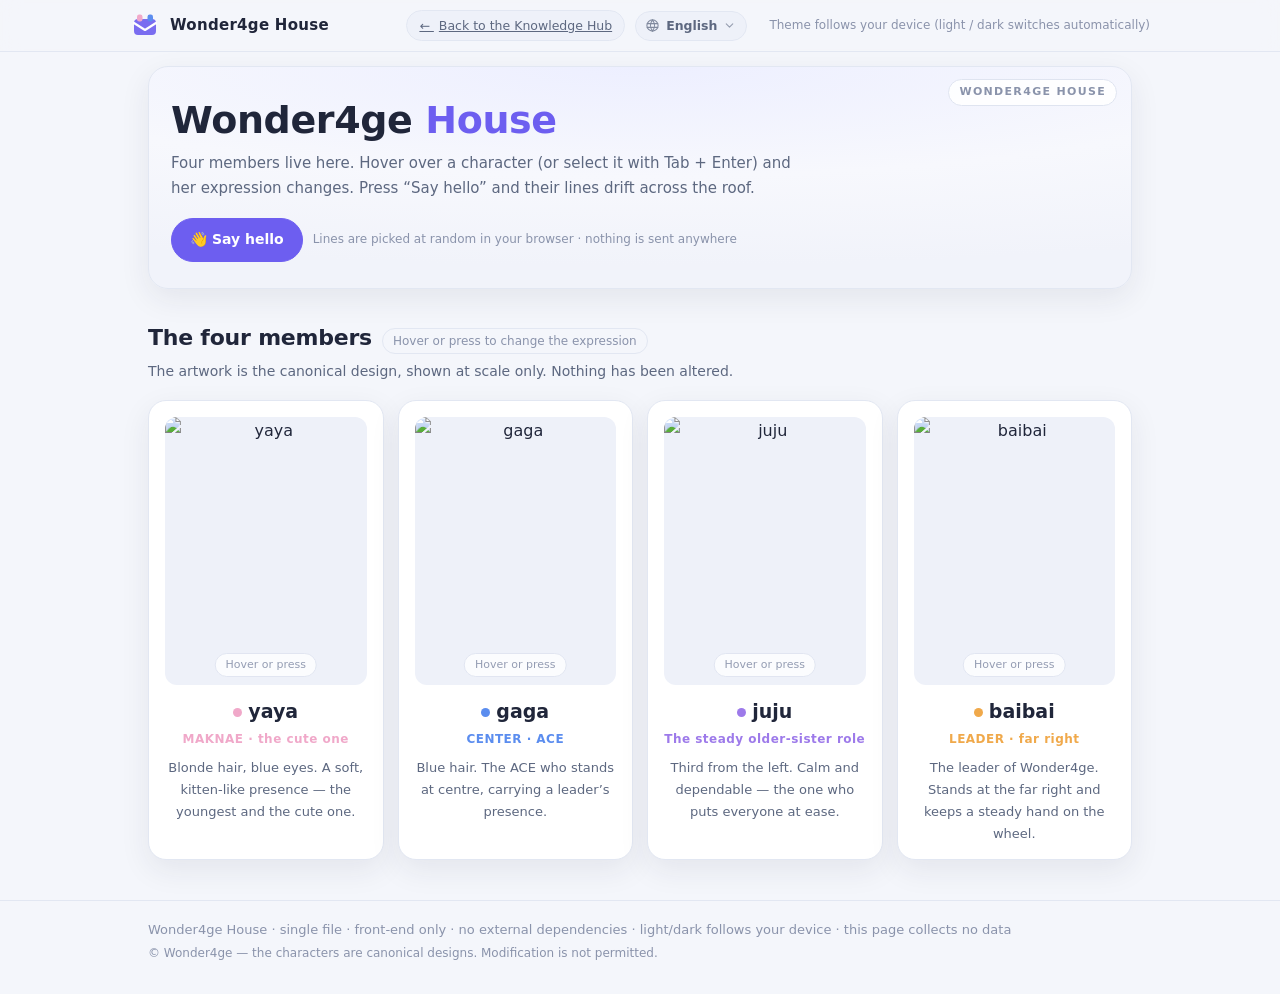
==== commit 015eacfd: "画面修正" ====
--- a/mascot.html
+++ b/mascot.html
@@ -32,6 +32,28 @@
 <link rel="icon" href="data:image/svg+xml,%3Csvg xmlns='http://www.w3.org/2000/svg' viewBox='0 0 30 30'%3E%3Crect x='4' y='8' width='22' height='16' rx='4' fill='%236d5ef0'/%3E%3Cpath d='M4 12l11 7 11-7' stroke='%23fff' stroke-width='2.2' fill='none'/%3E%3C/svg%3E">
 <meta name="theme-color" media="(prefers-color-scheme: light)" content="#f4f6fb">
 <meta name="theme-color" media="(prefers-color-scheme: dark)" content="#0c0f16">
+<!-- R20-B4：共有時のメタ。実測（R20 検査）で index.html は og 16 件 + twitter 2 件を
+     持つのに、このページは canonical / og / twitter / robots がいずれも 0 件だった。
+     README でも 2 つ目の正式 URL として案内しているページなので、Slack / X / LINE に
+     貼っても題名も説明も画像も出ない状態は実害がある。
+     og:image は当面ハブ共通の /og.png を使う（1200x630 で検証済み）。
+     このページ専用の画像を作るなら差し替える。CDN のマスコット立ち絵は
+     1 枚 1.8〜2.2MB で縦横比も合わないため、そのままでは使えない。 -->
+<link rel="canonical" href="https://hub.onewonder.co.jp/mascot.html">
+<meta name="robots" content="index,follow">
+<meta property="og:title" content="Wonder4ge 小屋 — OneWonder ナレッジハブ">
+<meta property="og:description" content="Wonder4ge 小屋：yaya・gaga・juju・baibai の 4 人を紹介するインタラクティブなカード。立ち絵にカーソルを合わせると表情が変わります。">
+<meta property="og:type" content="website">
+<meta property="og:url" content="https://hub.onewonder.co.jp/mascot.html">
+<meta property="og:site_name" content="OneWonder ナレッジハブ">
+<meta property="og:locale" content="ja_JP">
+<meta property="og:image" content="https://hub.onewonder.co.jp/og.png">
+<meta property="og:image:type" content="image/png">
+<meta property="og:image:width" content="1200">
+<meta property="og:image:height" content="630">
+<meta property="og:image:alt" content="OneWonder ナレッジハブ — AI 業界の公開情報を、検証可能な結論に変える">
+<meta name="twitter:card" content="summary_large_image">
+<meta name="twitter:image" content="https://hub.onewonder.co.jp/og.png">
 <style>
   :root{
     --bg:#f4f6fb; --card:#ffffff; --ink:#20263a; --ink2:#5d6880; --ink3:#8a93ab;
@@ -84,7 +106,14 @@
   a.back-hub:hover{color:var(--accent);border-color:var(--accent)}
   .topbar .sub{margin-left:12px}
   .topbar-in .spacer{margin-left:auto}
-  @media (max-width:560px){ a.back-hub span.back-label{display:none} }
+  /* R29#13：従来は狭幅でラベルを消しており、375px でリンク幅 34px＝
+     「←」だけになっていた（実測）。何のリンクか分からないので、
+     短いラベル（data-i18n="back_short"）に差し替える。 */
+  a.back-hub span.back-short{display:none}
+  @media (max-width:560px){
+    a.back-hub span.back-label{display:none}
+    a.back-hub span.back-short{display:inline}
+  }
 
   /* ---------- R10: 言語ドロップダウン（index.html と同じ作法、色は本ページのトークン） ---------- */
   #ms-lang{position:relative;flex:0 0 auto}
@@ -266,7 +295,14 @@
     <b data-i18n="brand">Wonder4ge 小屋</b>
     <span class="spacer"></span>
     <!-- R1: ナレッジハブへ戻る。R10 で 7 言語対応（localStorage 'kb_lang' を index と共有）。 -->
-    <a class="back-hub" id="back-hub" href="index.html">←&nbsp;<span class="back-label" data-i18n="back">ナレッジハブへ戻る</span></a>
+    <!-- R22（重要）：R20-B5 で "./" にしたのは誤りだった。
+         "./" は file:// でファイルを直接開いたときディレクトリ自身を指すため、
+         「← ナレッジハブへ戻る」を押すとフォルダ一覧が出てしまう（実測）。
+         URL の重複（/ と /index.html）を避けたかったが、それは canonical で
+         担保されている話で、リンクが動かないことの方が重大。
+         file:// / ルート配信 / サブパス配信の 3 つすべてで成立するのは
+         "index.html" だけなので戻す。 -->
+    <a class="back-hub" id="back-hub" href="index.html">←&nbsp;<span class="back-label" data-i18n="back">ナレッジハブへ戻る</span><span class="back-short" data-i18n="back_short">ハブ</span></a>
     <!-- R10: index.html と同じ作法の言語ドロップダウン -->
     <div id="ms-lang">
       <button type="button" id="ms-lang-btn" aria-haspopup="listbox" aria-expanded="false"
@@ -295,7 +331,7 @@
 ja:{
  doc_title:'Wonder4ge 小屋 · 4 人のメンバー',
  brand:'Wonder4ge 小屋', sub:'テーマは端末設定に追従（自動で明暗が切り替わります）',
- back:'ナレッジハブへ戻る', lang_aria:'表示言語',
+ back:'ナレッジハブへ戻る', back_short:'ハブ', lang_aria:'表示言語',
  badge:'WONDER4GE HOUSE', h1_a:'Wonder4ge', h1_b:'小屋',
  lede:'4 人がここに住んでいます。立ち絵にカーソルを合わせる（または Tab + Enter で選ぶ）と表情が変わります。「挨拶する」を押すと、屋根の上に 4 人のセリフが流れます。',
  wave:'挨拶する', ctrl_note:'セリフはブラウザ側でランダムに選ばれます・通信は行いません',
@@ -318,7 +354,7 @@
 en:{
  doc_title:'Wonder4ge House · The four members',
  brand:'Wonder4ge House', sub:'Theme follows your device (light / dark switches automatically)',
- back:'Back to the Knowledge Hub', lang_aria:'Display language',
+ back:'Back to the Knowledge Hub', back_short:'Hub', lang_aria:'Display language',
  badge:'WONDER4GE HOUSE', h1_a:'Wonder4ge', h1_b:'House',
  lede:'Four members live here. Hover over a character (or select it with Tab + Enter) and her expression changes. Press “Say hello” and their lines drift across the roof.',
  wave:'Say hello', ctrl_note:'Lines are picked at random in your browser · nothing is sent anywhere',
@@ -341,7 +377,7 @@
 zh:{
  doc_title:'Wonder4ge 小屋 · 四位成员',
  brand:'Wonder4ge 小屋', sub:'主题跟随系统 · 自动明暗',
- back:'返回知识中枢', lang_aria:'显示语言',
+ back:'返回知识中枢', back_short:'中枢', lang_aria:'显示语言',
  badge:'WONDER4GE HOUSE', h1_a:'Wonder4ge', h1_b:'小屋',
  lede:'四位成员住在这里：把鼠标放到立绘上（或用 Tab + Enter 点按），她们会切换表情；点「打招呼」，屋顶会飘过她们的弹幕。',
  wave:'打招呼', ctrl_note:'弹幕台词前端随机 · 纯本地运行',
@@ -364,7 +400,7 @@
 ko:{
  doc_title:'Wonder4ge 하우스 · 네 명의 멤버',
  brand:'Wonder4ge 하우스', sub:'테마는 기기 설정에 따름 (밝게 / 어둡게 자동 전환)',
- back:'널리지 허브로 돌아가기', lang_aria:'표시 언어',
+ back:'널리지 허브로 돌아가기', back_short:'허브', lang_aria:'표시 언어',
  badge:'WONDER4GE HOUSE', h1_a:'Wonder4ge', h1_b:'하우스',
  lede:'네 명이 여기 살고 있습니다. 일러스트에 커서를 올리면 (또는 Tab + Enter 로 선택하면) 표정이 바뀝니다. 「인사하기」를 누르면 지붕 위로 네 사람의 대사가 흘러갑니다.',
  wave:'인사하기', ctrl_note:'대사는 브라우저에서 무작위로 선택됩니다 · 통신은 하지 않습니다',
@@ -387,7 +423,7 @@
 de:{
  doc_title:'Wonder4ge House · Die vier Mitglieder',
  brand:'Wonder4ge House', sub:'Das Design folgt Ihrem Gerät (hell / dunkel schaltet automatisch)',
- back:'Zurück zum Knowledge Hub', lang_aria:'Anzeigesprache',
+ back:'Zurück zum Knowledge Hub', back_short:'Hub', lang_aria:'Anzeigesprache',
  badge:'WONDER4GE HOUSE', h1_a:'Wonder4ge', h1_b:'House',
  lede:'Vier Mitglieder wohnen hier. Fahren Sie über eine Figur (oder wählen Sie sie mit Tab + Enter) und ihr Ausdruck ändert sich. Ein Klick auf „Hallo sagen“ lässt ihre Sprüche über das Dach ziehen.',
  wave:'Hallo sagen', ctrl_note:'Die Sprüche werden im Browser zufällig gewählt · es wird nichts übertragen',
@@ -410,7 +446,7 @@
 es:{
  doc_title:'Wonder4ge House · Las cuatro integrantes',
  brand:'Wonder4ge House', sub:'El tema sigue tu dispositivo (claro / oscuro cambia automáticamente)',
- back:'Volver al Knowledge Hub', lang_aria:'Idioma de la interfaz',
+ back:'Volver al Knowledge Hub', back_short:'Hub', lang_aria:'Idioma de la interfaz',
  badge:'WONDER4GE HOUSE', h1_a:'Wonder4ge', h1_b:'House',
  lede:'Aquí viven cuatro integrantes. Pasa el cursor sobre una (o selecciónala con Tab + Enter) y cambiará su expresión. Pulsa «Saludar» y sus frases cruzarán el tejado.',
  wave:'Saludar', ctrl_note:'Las frases se eligen al azar en tu navegador · no se envía nada',
@@ -433,7 +469,7 @@
 fr:{
  doc_title:'Wonder4ge House · Les quatre membres',
  brand:'Wonder4ge House', sub:'Le thème suit votre appareil (clair / sombre bascule automatiquement)',
- back:'Retour au Knowledge Hub', lang_aria:'Langue d’affichage',
+ back:'Retour au Knowledge Hub', back_short:'Hub', lang_aria:'Langue d’affichage',
  badge:'WONDER4GE HOUSE', h1_a:'Wonder4ge', h1_b:'House',
  lede:'Quatre membres vivent ici. Survolez une figure (ou sélectionnez-la avec Tab + Entrée) et son expression change. Appuyez sur « Dire bonjour » et leurs répliques traversent le toit.',
  wave:'Dire bonjour', ctrl_note:'Les répliques sont tirées au hasard dans votre navigateur · rien n’est envoyé',
